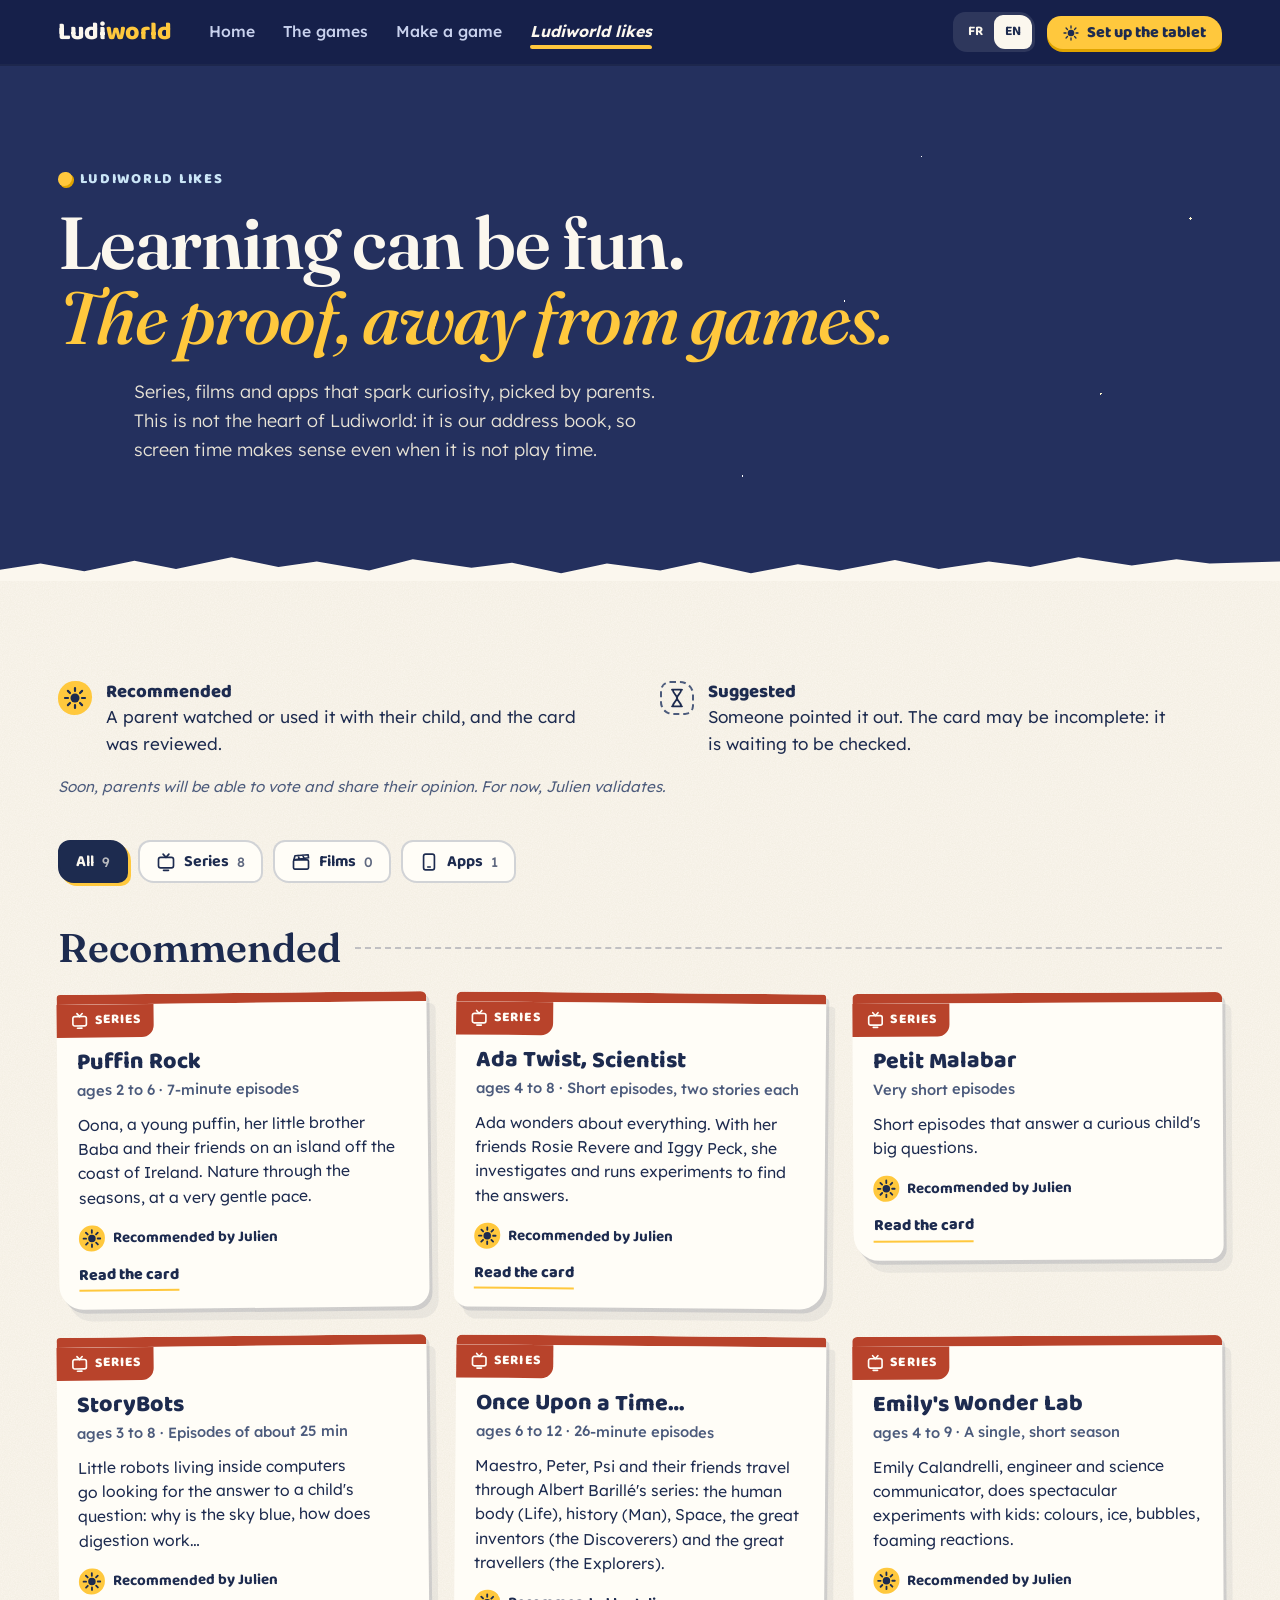
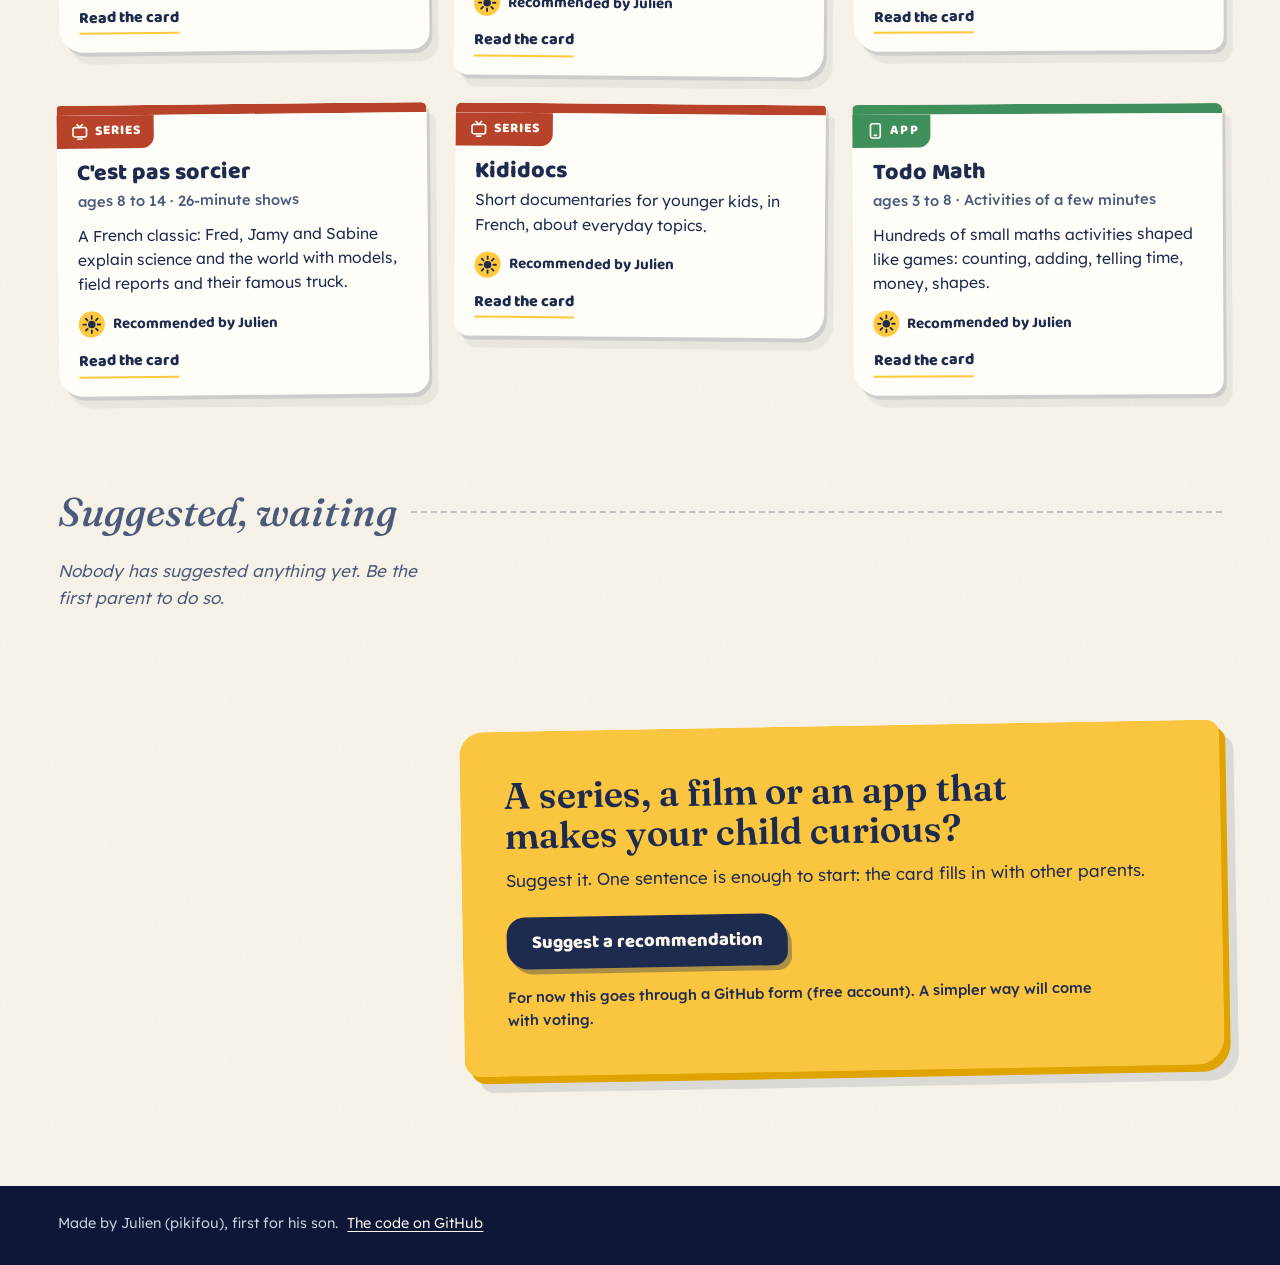
==== docs/aime-bien/index.html @ d77942cc "Site autour de l'appli : barre commune, Les jeux, Créer un jeu, Ludiworld aime bien - Barre du site " ====
<!doctype html>
<html lang="fr">
<head>
  <meta charset="utf-8">
  <meta name="viewport" content="width=device-width, initial-scale=1, viewport-fit=cover">
  <title>Ludiworld aime bien</title>
  <meta name="description" content="Des séries, des films et des applis qui rendent les enfants curieux, recommandés par des parents. Pour que le temps d'écran ait du sens.">
  <meta name="theme-color" content="#16204a">
  <link rel="icon" href="../icons/icon-192.png">
  <link rel="apple-touch-icon" href="../icons/icon-180.png">
  <link rel="preload" href="../fonts/fraunces.woff2" as="font" type="font/woff2" crossorigin>
  <link rel="preload" href="../fonts/lexend.woff2" as="font" type="font/woff2" crossorigin>
  <link rel="stylesheet" href="../site/barre.css">
  <link rel="stylesheet" href="../site/site.css">
</head>
<body data-page="aime">
  <a class="skip" href="#contenu" data-t="skip">Aller au contenu</a>
  <div id="lw-barre"></div>

  <header class="page-tete tete-aime">
    <p class="kicker" data-t="kick">Ludiworld aime bien</p>
    <h1><span data-t="h1a">Apprendre peut être fun.</span> <em data-t="h1b">La preuve, loin des jeux.</em></h1>
    <p class="lede" data-t="lede">Des séries, des films et des applis qui rendent curieux, choisis par des parents. Ce n'est pas le cœur de Ludiworld&nbsp;: c'est notre carnet d'adresses, pour que le temps d'écran ait du sens même quand ce n'est pas l'heure de jouer.</p>
  </header>

  <main id="contenu" class="page-corps aime">
    <aside class="ab-regle" aria-labelledby="regle-titre">
      <h2 id="regle-titre" class="sr-only" data-t="ruleTitle">Comment une fiche est validée</h2>
      <div class="ab-statut valide">
        <svg viewBox="0 0 24 24" aria-hidden="true"><circle cx="12" cy="12" r="4.5" class="fill"/><path d="M12 2v3M12 19v3M2 12h3M19 12h3M4.9 4.9l2.1 2.1M17 17l2.1 2.1M4.9 19.1L7 17M17 7l2.1-2.1"/></svg>
        <p><b data-t="okT">Recommandé</b> <span data-t="okD">Un parent l'a regardé ou utilisé avec son enfant, et la fiche a été relue.</span></p>
      </div>
      <div class="ab-statut propose">
        <svg viewBox="0 0 24 24" aria-hidden="true"><path d="M6 2h12M6 22h12M7 2c0 5 5 6 5 10s-5 5-5 10M17 2c0 5-5 6-5 10s5 5 5 10"/></svg>
        <p><b data-t="waitT">Proposé</b> <span data-t="waitD">Quelqu'un l'a signalé. La fiche est peut-être incomplète&nbsp;: elle attend d'être vue.</span></p>
      </div>
      <p class="ab-votes" data-t="votes">Bientôt, les parents pourront voter et donner leur avis. Pour l'instant, c'est Julien qui valide.</p>
    </aside>

    <div class="ab-filtres" role="group" aria-label="Filtrer" data-t-aria="filter">
      <button type="button" data-filtre="tout" aria-pressed="true"><span data-t="fAll">Tout</span> <span class="compte"></span></button>
      <button type="button" data-filtre="serie" aria-pressed="false"><svg viewBox="0 0 24 24" aria-hidden="true"><rect x="3" y="6.5" width="18" height="12.5" rx="2.5"/><path d="M8.5 2.5l3.5 4 3.5-4M9 22h6"/></svg><span data-t="fSerie">Séries</span> <span class="compte"></span></button>
      <button type="button" data-filtre="film" aria-pressed="false"><svg viewBox="0 0 24 24" aria-hidden="true"><rect x="3" y="9.5" width="18" height="11" rx="1.5"/><path d="M3.4 9.5l1.4-5 15.8-1.2.4 3.6zM8.5 4.2l1.6 4.6M14.2 3.8l1.6 4.6"/></svg><span data-t="fFilm">Films</span> <span class="compte"></span></button>
      <button type="button" data-filtre="appli" aria-pressed="false"><svg viewBox="0 0 24 24" aria-hidden="true"><rect x="5.5" y="2.5" width="13" height="19" rx="2.5"/><path d="M10.5 18h3"/></svg><span data-t="fAppli">Applis</span> <span class="compte"></span></button>
    </div>

    <section class="ab-groupe" aria-labelledby="ab-v-titre">
      <h2 id="ab-v-titre" data-t="okTitle">Recommandé</h2>
      <div class="ab-grille" id="ab-valides" aria-live="polite">
        <p class="jeux-wait" data-t="loading">Les fiches arrivent…</p>
      </div>
    </section>

    <section class="ab-groupe ab-file" aria-labelledby="ab-p-titre">
      <h2 id="ab-p-titre" data-t="waitTitle">Proposé, en attente</h2>
      <div class="ab-grille" id="ab-proposes" aria-live="polite"></div>
    </section>

    <aside class="relais">
      <h2 data-t="moreTitle">Une série, un film ou une appli rend votre enfant curieux&nbsp;?</h2>
      <p data-t="moreText">Proposez-la. Une phrase suffit pour commencer&nbsp;: la fiche se complète avec les autres parents.</p>
      <a class="btn btn-sun" href="https://github.com/pikifou/ludiworld/issues/new?template=recommander.yml" data-t="moreGo">Proposer une recommandation</a>
      <p class="relais-note" data-t="moreNote">Pour l'instant, cela passe par un formulaire GitHub (compte gratuit). Une version plus simple viendra avec les votes.</p>
    </aside>
  </main>

  <footer class="foot" id="lw-pied"></footer>

  <script src="../site/barre.js" defer></script>
  <script src="../site/site.js" defer></script>
  <script src="en.js" defer></script>
</body>
</html>
---- docs/site/barre.css ----
/* Ludiworld : la barre du site (pages du site et carnet parent). Les polices sont chargées par la page. */
.lw-barre {
  --lw-nuit: #16204a;
  --lw-papier: #fbf7ee;
  --lw-soleil: #ffc83d;
  --lw-soleil-fonce: #e0a400;
  --lw-encre: #1d2b4f;
  --lw-doux: #c9d2ee;
  position: relative; z-index: 20;
  display: flex; align-items: center; gap: 10px 26px;
  min-height: 64px; padding: 8px clamp(16px, 4.5vw, 64px);
  padding-top: max(8px, env(safe-area-inset-top));
  background: var(--lw-nuit); color: var(--lw-papier);
  font-family: "Lexend", "Segoe UI", sans-serif;
  box-shadow: 0 2px 0 rgba(0, 0, 0, .18);
}
.lw-marque {
  flex: none; font-family: "Baloo 2", "Trebuchet MS", sans-serif; font-weight: 800; font-size: 1.55rem; line-height: 1;
  color: var(--lw-papier); text-decoration: none; letter-spacing: -.01em;
}
.lw-marque span { color: var(--lw-soleil); }

.lw-onglets { display: flex; gap: 4px; min-width: 0; }
.lw-onglet {
  position: relative; display: inline-flex; align-items: center; gap: 6px;
  padding: 10px 12px; white-space: nowrap;
  font-weight: 500; font-size: .98rem; line-height: 1.1; text-decoration: none; color: var(--lw-doux);
  border-radius: 12px 16px 10px 14px;
}
.lw-onglet:hover { color: var(--lw-papier); background: rgba(255, 255, 255, .07); }
/* L'onglet de la page : un rayon de soleil dessous, en plus de la couleur (pas seulement la couleur). */
.lw-onglet[aria-current="page"] { color: var(--lw-papier); font-weight: 700; }
.lw-onglet[aria-current="page"]::after {
  content: ""; position: absolute; left: 12px; right: 12px; bottom: 2px; height: 4px;
  background: var(--lw-soleil); border-radius: 3px 5px 2px 4px;
}
.lw-moi { color: var(--lw-soleil); font-weight: 700; }
.lw-aime { font-style: italic; } /* annexe : ça se voit jusque dans la barre */
.lw-ico { width: 16px; height: 16px; flex: none; }

.lw-cote { margin-left: auto; display: flex; align-items: center; gap: 12px; flex: none; }
.lw-langs { display: flex; background: rgba(255, 255, 255, .1); padding: 3px; border-radius: 12px 16px 10px 14px; }
.lw-langs button {
  font: 700 .85rem/1 "Baloo 2", "Trebuchet MS", sans-serif; color: var(--lw-papier); background: none; border: 0;
  min-width: 38px; min-height: 34px; border-radius: 9px 12px 8px 11px; cursor: pointer;
}
.lw-langs button[aria-pressed="true"] { background: var(--lw-papier); color: var(--lw-encre); }
.lw-action {
  display: inline-flex; align-items: center; gap: 8px; padding: 9px 16px 8px; white-space: nowrap;
  font-family: "Baloo 2", "Trebuchet MS", sans-serif; font-weight: 800; font-size: 1rem; line-height: 1;
  color: var(--lw-encre); background: var(--lw-soleil); text-decoration: none;
  border-radius: 14px 18px 12px 16px; box-shadow: 0 3px 0 var(--lw-soleil-fonce);
}
.lw-action:hover { transform: translateY(-1px); }
.lw-barre a:focus-visible, .lw-barre button:focus-visible { outline: 3px solid var(--lw-soleil); outline-offset: 2px; }

/* Téléphone et tablette en portrait : la marque et les boutons en haut, les onglets dessous, qu'on fait défiler. */
@media (max-width: 1080px) {
  .lw-barre { flex-wrap: wrap; padding-bottom: 0; }
  .lw-onglets {
    order: 3; width: calc(100% + 2 * clamp(16px, 4.5vw, 64px)); margin: 0 calc(-1 * clamp(16px, 4.5vw, 64px));
    padding: 0 clamp(10px, 4.5vw, 58px) 4px; overflow-x: auto; scrollbar-width: none;
  }
  .lw-onglets::-webkit-scrollbar { display: none; }
}
@media (max-width: 480px) {
  .lw-barre { column-gap: 8px; }
  .lw-cote { gap: 8px; }
  .lw-langs button { min-width: 32px; }
  .lw-action { padding: 8px 11px 7px; font-size: .9rem; }
  .lw-action .lw-ico { display: none; }
  .lw-marque { font-size: 1.35rem; }
}
---- docs/site/site.css ----
/* Ludiworld, le site (accueil, jeux, créer un jeu, Ludiworld aime bien). Vanilla CSS, polices auto-hébergées, aucune requête externe. */

@font-face { font-family: "Baloo 2"; src: url("../fonts/baloo2-500.woff2") format("woff2"); font-weight: 500; font-display: swap; }
@font-face { font-family: "Baloo 2"; src: url("../fonts/baloo2-700.woff2") format("woff2"); font-weight: 700; font-display: swap; }
@font-face { font-family: "Baloo 2"; src: url("../fonts/baloo2-800.woff2") format("woff2"); font-weight: 800; font-display: swap; }
@font-face { font-family: "Fraunces"; src: url("../fonts/fraunces.woff2") format("woff2"); font-weight: 500 700; font-style: normal; font-display: swap; }
@font-face { font-family: "Fraunces"; src: url("../fonts/fraunces-italic.woff2") format("woff2"); font-weight: 500 700; font-style: italic; font-display: swap; }
@font-face { font-family: "Lexend"; src: url("../fonts/lexend.woff2") format("woff2"); font-weight: 300 700; font-display: swap; }

:root {
  --ciel: #cbe6f7;
  --ciel-fonce: #8fc3e6;
  --encre: #1d2b4f;
  --encre-douce: #4c5b7c;
  --soleil: #ffc83d;
  --soleil-fonce: #e0a400;
  --papier: #fbf7ee;
  --papier-2: #f3ecdc;
  --corail: #f26b4f;
  --feuille: #3f8f5a;
  --bois: #c98b4f;
  --nuit: #16204a;

  --color-primary: var(--soleil);
  --color-surface: var(--papier);
  --color-text: var(--encre);
  --nuit-2: #0f1738;
  --carte: #fffdf7;
  --corail-encre: #b8432b; /* corail assez sombre pour du texte sur papier */

  --f-display: "Baloo 2", "Trebuchet MS", sans-serif;
  --f-edito: "Fraunces", Georgia, serif;
  --f-body: "Lexend", "Segoe UI", sans-serif;

  --gutter: clamp(16px, 4.5vw, 64px);
  --r-paper: 18px 26px 14px 22px;
  --r-paper-2: 24px 14px 28px 16px;
  --r-paper-3: 12px 22px 18px 30px;
  --shadow-paper: 3px 4px 0 rgba(29, 43, 79, .13), 9px 12px 0 rgba(29, 43, 79, .06);
  --grain: url("data:image/svg+xml;utf8,<svg xmlns='http://www.w3.org/2000/svg' width='180' height='180'><filter id='n'><feTurbulence type='fractalNoise' baseFrequency='.85' numOctaves='2' stitchTiles='stitch'/><feColorMatrix values='0 0 0 0 .35 0 0 0 0 .27 0 0 0 0 .15 0 0 0 .10 0'/></filter><rect width='100%' height='100%' filter='url(%23n)'/></svg>");
  --edge: url("data:image/svg+xml;utf8,<svg xmlns='http://www.w3.org/2000/svg' viewBox='0 0 1200 40' preserveAspectRatio='none'><path d='M0 40V24l38-9 41 11 47-15 39 12 52-17 44 14 36-8 49 13 41-16 55 12 38-7 46 15 43-14 50 10 37-12 48 16 44-13 39 9 52-15 41 13 47-11 39 8 45-14 50 12 42-9 31 6 66-3V40z'/></svg>");
}

*, *::before, *::after { box-sizing: border-box; }
html { -webkit-text-size-adjust: 100%; scroll-behavior: smooth; }
html, body { overflow-x: clip; }
body {
  margin: 0;
  background: var(--papier);
  color: var(--encre);
  font-family: var(--f-body);
  font-weight: 350;
  font-size: 1.0625rem;
  line-height: 1.6;
}
img { max-width: 100%; height: auto; display: block; }
h1, h2, h3 { margin: 0; text-wrap: balance; }
p { margin: 0 0 1em; text-wrap: pretty; }
a { color: inherit; }
:focus-visible { outline: 3px solid var(--soleil-fonce); outline-offset: 3px; }

.skip {
  position: absolute; left: 12px; top: -60px; z-index: 50;
  background: var(--soleil); color: var(--encre); padding: 8px 14px; border-radius: var(--r-paper);
  font-family: var(--f-display); font-weight: 700; text-decoration: none;
}
.skip:focus { top: 12px; }

/* ---------- Boutons ---------- */
.btn {
  display: inline-flex; align-items: center; justify-content: center; gap: .5em;
  min-height: 52px; padding: .55em 1.35em .5em;
  font-family: var(--f-display); font-weight: 800; font-size: 1.15rem; line-height: 1.1;
  text-decoration: none; border-radius: var(--r-paper);
  transition: transform .15s ease, box-shadow .15s ease;
}
.btn:hover { transform: translate(-1px, -2px); }
.btn:active { transform: translate(2px, 2px); }
.btn-sun { background: var(--soleil); color: var(--encre); box-shadow: 4px 5px 0 var(--soleil-fonce), 9px 11px 0 rgba(0, 0, 0, .22); }
.btn-ink { background: var(--encre); color: var(--papier); box-shadow: 4px 5px 0 rgba(29, 43, 79, .35); border-radius: var(--r-paper-2); }
.btn-paper { background: var(--carte); color: var(--encre); box-shadow: 4px 5px 0 rgba(29, 43, 79, .25); border-radius: var(--r-paper-3); }

.kicker {
  display: inline-flex; align-items: center; gap: .55em;
  font-family: var(--f-display); font-weight: 800; font-size: .9rem;
  letter-spacing: .12em; text-transform: uppercase; color: var(--encre-douce);
  margin-bottom: .9rem;
}
.kicker::before {
  content: ""; width: 14px; height: 14px; background: var(--soleil);
  border-radius: 50% 40% 55% 45%; box-shadow: 2px 2px 0 var(--soleil-fonce);
}

/* ---------- 1. Ouverture ---------- */
.hero { position: relative; background: var(--nuit); color: var(--papier); isolation: isolate; }
.hero-pic { position: relative; height: 58svh; min-height: 330px; max-height: 560px; overflow: hidden; }
.hero-img {
  width: 100%; height: 100%; object-fit: cover; object-position: 74% 45%;
  animation: hero-in 1.8s cubic-bezier(.2, .7, .2, 1) both;
}
.hero-pic::after {
  content: ""; position: absolute; inset: auto 0 0 0; height: 45%;
  background: linear-gradient(180deg, rgba(22, 32, 74, 0), var(--nuit));
}
.hero-copy { position: relative; z-index: 2; padding: 0 var(--gutter) 56px; margin-top: -86px; }

.arc { --r: 78px; position: relative; width: calc(var(--r) * 2 + 40px); height: calc(var(--r) + 40px); overflow: hidden; margin-left: -14px; }
.arc-path {
  position: absolute; left: 20px; bottom: 0; width: calc(var(--r) * 2); height: var(--r);
  border: 2px dashed rgba(255, 200, 61, .55); border-bottom: 0; border-radius: var(--r) var(--r) 0 0;
}
.horizon { position: absolute; left: 0; right: 0; bottom: 0; height: 3px; background: var(--papier); opacity: .7; border-radius: 2px; }
.pivot {
  position: absolute; left: calc(20px + var(--r)); bottom: 0; width: 0; height: 0;
  transform: rotate(58deg);
  animation: sun-arc 2.6s cubic-bezier(.25, .7, .25, 1) .25s both;
}
.sun {
  position: absolute; width: 56px; height: 56px; max-width: none;
  left: calc(-1 * var(--r) - 28px); top: -28px;
  transform: rotate(-58deg);
  animation: sun-counter 2.6s cubic-bezier(.25, .7, .25, 1) .25s both;
  filter: drop-shadow(0 0 14px rgba(255, 200, 61, .65));
}

.hero-title {
  font-family: var(--f-edito); font-weight: 650; font-size: clamp(2.6rem, 11vw, 5.4rem);
  line-height: 1; letter-spacing: -.02em; margin-top: 14px;
}
.hero-title span { display: block; animation: rise .9s cubic-bezier(.2, .7, .2, 1) both; }
.hero-title .l1 { animation-delay: .9s; }
.hero-title .l2 { animation-delay: 1.15s; font-style: italic; color: var(--soleil); font-weight: 600; }
.lede { font-size: 1.12rem; font-weight: 300; max-width: 30em; margin-top: 18px; color: #e8e3d6; animation: rise .9s cubic-bezier(.2, .7, .2, 1) 1.5s both; }
.ctas { display: flex; flex-wrap: wrap; align-items: center; gap: 14px 26px; margin-top: 26px; animation: rise .9s cubic-bezier(.2, .7, .2, 1) 1.7s both; }
.btn-ghost {
  font-family: var(--f-display); font-weight: 700; font-size: 1.08rem; color: var(--papier);
  text-decoration: none; border-bottom: 2px dashed rgba(251, 247, 238, .6); padding: 4px 0;
}
.btn-ghost:hover { border-bottom-style: solid; }

@keyframes hero-in { from { opacity: 0; transform: scale(1.06); filter: brightness(.5); } to { opacity: 1; transform: none; filter: none; } }
@keyframes sun-arc { from { transform: rotate(-4deg); } to { transform: rotate(58deg); } }
@keyframes sun-counter { from { transform: rotate(4deg); opacity: 0; } 15% { opacity: 1; } to { transform: rotate(-58deg); opacity: 1; } }
@keyframes rise { from { opacity: 0; transform: translateY(26px); } to { opacity: 1; transform: none; } }

@media (min-width: 760px) {
  .hero { min-height: min(calc(100svh - 64px), 860px); display: flex; align-items: center; }
  .hero-pic { position: absolute; inset: 0; height: auto; max-height: none; }
  .hero-img { object-position: 68% 50%; }
  .hero-pic::after {
    inset: 0; height: auto;
    background:
      linear-gradient(90deg, rgba(22, 32, 74, .94) 0%, rgba(22, 32, 74, .82) 30%, rgba(22, 32, 74, .25) 52%, rgba(22, 32, 74, 0) 62%),
      linear-gradient(0deg, rgba(22, 32, 74, .6), rgba(22, 32, 74, 0) 25%);
  }
  .hero-copy { margin: 0; padding: 64px var(--gutter) 90px; width: min(46%, 640px); }
  .arc { --r: 110px; }
  .sun { width: 72px; height: 72px; left: calc(-1 * var(--r) - 36px); top: -36px; }
  .hero-title { font-size: clamp(3rem, 5.6vw, 5.4rem); }
}
@media (min-width: 760px) and (max-width: 1039px) {
  .hero-copy { width: 58%; }
  .hero-pic::after {
    background: linear-gradient(90deg, rgba(22, 32, 74, .95) 0%, rgba(22, 32, 74, .85) 45%, rgba(22, 32, 74, .2) 70%, rgba(22, 32, 74, 0) 80%);
  }
}

/* ---------- Sections et bords déchirés ---------- */
.sec { position: relative; padding: clamp(72px, 10vw, 150px) var(--gutter); background-color: var(--bg, var(--papier)); }
.sec::before {
  content: ""; position: absolute; left: 0; right: 0; top: -26px; height: 28px;
  background: var(--edge-color, var(--bg, var(--papier)));
  -webkit-mask: var(--edge) center / 100% 100% no-repeat; mask: var(--edge) center / 100% 100% no-repeat;
  z-index: 1; pointer-events: none;
}
.sec h2 {
  font-family: var(--f-edito); font-weight: 650; font-size: clamp(2rem, 4.6vw, 3.4rem);
  line-height: 1.06; letter-spacing: -.015em;
}

/* ---------- 2. Le problème ---------- */
.probleme { --bg: var(--papier); background-image: var(--grain); }
.pb-grid { display: grid; gap: 34px; max-width: 1240px; margin: 0 auto; }
.pb-head h2 { max-width: 17em; }
.hooks {
  background: var(--carte); background-image: var(--grain);
  border-radius: var(--r-paper-2); box-shadow: var(--shadow-paper);
  padding: 26px 24px 18px; transform: rotate(1.2deg); max-width: 520px;
  position: relative;
}
.hooks::before { /* bout de scotch */
  content: ""; position: absolute; top: -12px; left: 38%; width: 92px; height: 24px;
  background: rgba(255, 200, 61, .7); transform: rotate(-4deg); border-radius: 3px 5px 2px 4px;
}
.hooks-title { font-family: var(--f-display); font-weight: 800; font-size: 1.05rem; color: var(--corail-encre); margin-bottom: .6em; }
.hooks ul { list-style: none; margin: 0; padding: 0; }
.hooks li { display: flex; gap: 12px; align-items: flex-start; padding: 10px 0; border-top: 1px dashed rgba(29, 43, 79, .2); }
.hooks li span { text-decoration: line-through; text-decoration-color: rgba(242, 107, 79, .85); text-decoration-thickness: 2px; }
.ic { flex: none; width: 24px; height: 24px; margin-top: 2px; fill: none; stroke: var(--corail-encre); stroke-width: 2.2; stroke-linecap: round; stroke-linejoin: round; }
.pb-end { font-family: var(--f-edito); font-style: italic; font-weight: 600; font-size: clamp(1.5rem, 3vw, 2.1rem); line-height: 1.2; color: var(--corail-encre); max-width: 14em; margin: 0; }
.pb-turn {
  font-family: var(--f-edito); font-weight: 600; font-size: clamp(1.5rem, 3.4vw, 2.5rem); line-height: 1.18;
  margin: 10px 0 0; max-width: 22em; padding-left: 22px; border-left: 6px solid var(--soleil);
}
@media (min-width: 900px) {
  .pb-grid { grid-template-columns: repeat(12, 1fr); column-gap: 24px; row-gap: 40px; }
  .pb-head { grid-column: 1 / 9; }
  .hooks { grid-column: 8 / 13; grid-row: 2; justify-self: end; margin-top: -60px; }
  .pb-end { grid-column: 1 / 7; grid-row: 2; align-self: end; }
  .pb-turn { grid-column: 2 / 11; }
}

/* ---------- 3. Une journée ---------- */
.journee {
  --bg: var(--ciel);
  background: linear-gradient(180deg, var(--ciel) 0%, #dcecf2 22%, #fff0c4 52%, #fcd6a6 76%, #f4b292 100%);
  overflow-x: clip;
}
.cloud { position: absolute; pointer-events: none; opacity: .95; }
.c1 { width: clamp(150px, 22vw, 300px); top: 60px; right: -40px; }
.c2 { width: clamp(110px, 14vw, 200px); top: 40%; left: -50px; }
.j-head { position: relative; max-width: 1240px; margin: 0 auto 110px; }
.j-head h2 { max-width: 12em; }
.j-head p:last-child { max-width: 30em; margin-top: 16px; font-size: 1.1rem; }

.steps-wrap { position: relative; max-width: 1240px; margin: 0 auto; }
.j-arc { display: none; }
.steps { list-style: none; margin: 0; padding: 0 0 0 30px; display: grid; gap: 70px; position: relative; }
.steps::before { /* le chemin du soleil, version téléphone */
  content: ""; position: absolute; left: 8px; top: 10px; bottom: 10px; border-left: 3px dashed rgba(29, 43, 79, .35);
}
.step {
  position: relative; background: var(--carte); background-image: var(--grain);
  padding: 26px 22px 20px; box-shadow: var(--shadow-paper);
}
.s1 { border-radius: var(--r-paper); transform: rotate(-.8deg); }
.s2 { border-radius: var(--r-paper-2); transform: rotate(.6deg); }
.s3 { border-radius: var(--r-paper-3); transform: rotate(-.4deg); }
.badge {
  display: inline-flex; align-items: center; gap: 8px; margin: -46px 0 14px -6px;
  background: var(--encre); color: var(--papier); padding: 6px 14px 6px 8px;
  font-family: var(--f-display); font-weight: 800; font-size: 1rem; letter-spacing: .02em;
  border-radius: 14px 20px 12px 18px; box-shadow: 3px 3px 0 rgba(29, 43, 79, .25);
}
.badge svg { width: 48px; height: 30px; }
.badge .sb { fill: var(--soleil); }
.badge .sb.late { fill: var(--corail); }
.badge .ray { stroke: var(--soleil); stroke-width: 2.4; stroke-linecap: round; fill: none; }
.badge .hz { stroke: var(--papier); stroke-width: 2.4; stroke-linecap: round; }
.mascot { position: absolute; right: 8px; top: -78px; width: 84px; filter: drop-shadow(3px 4px 0 rgba(29, 43, 79, .15)); }
.step h3 { font-family: var(--f-display); font-weight: 800; font-size: 1.55rem; line-height: 1.1; margin: 0 0 10px; padding-right: 70px; }
.step p { margin-bottom: .8em; }
.step p:last-child { margin-bottom: 0; }
.chips { list-style: none; margin: 0 0 14px; padding: 0; display: flex; flex-wrap: wrap; gap: 8px; }
.chips li {
  font-family: var(--f-display); font-weight: 700; font-size: .95rem; line-height: 1.2;
  background: var(--ciel); padding: 6px 12px 5px; border-radius: 10px 14px 9px 13px;
  box-shadow: 2px 2px 0 var(--ciel-fonce);
}
.chips li::before { content: "✓ "; color: var(--encre); }
.ends { margin: 0 0 14px; display: grid; gap: 10px; }
.ends > div { padding: 10px 12px; border-radius: 12px 18px 10px 16px; }
.end-soft { background: #fff2cc; }
.end-hard { background: #fde1d9; }
.ends dt { display: flex; align-items: center; gap: 8px; font-family: var(--f-display); font-weight: 800; font-size: 1.1rem; }
.ends dt svg { width: 24px; height: 24px; fill: none; stroke: var(--encre); stroke-width: 2.6; stroke-linecap: round; }
.ends dd { margin: 2px 0 0; font-size: .98rem; }

.note {
  position: relative; max-width: 560px; margin: 72px 0 0 auto;
  background: var(--encre); color: var(--papier);
  padding: 26px 24px 20px; border-radius: var(--r-paper-3);
  box-shadow: 5px 6px 0 rgba(29, 43, 79, .25); transform: rotate(-1deg);
}
.note::before { /* punaise */
  content: ""; position: absolute; top: -10px; left: 26px; width: 22px; height: 22px; border-radius: 50%;
  background: var(--corail); box-shadow: inset -3px -3px 0 rgba(0, 0, 0, .2), 2px 3px 0 rgba(0, 0, 0, .2);
}
.note-title { font-family: var(--f-display); font-weight: 800; font-size: 1.15rem; color: var(--soleil); margin-bottom: .4em; }
.note p:last-child { margin: 0; }

@media (min-width: 1040px) {
  .j-arc {
    display: block; position: absolute; left: 0; top: 30px; width: 100%; height: 360px;
    fill: none; stroke: rgba(29, 43, 79, .3); stroke-width: 3; stroke-dasharray: 2 12; stroke-linecap: round;
    vector-effect: non-scaling-stroke; overflow: visible;
  }
  .steps { grid-template-columns: repeat(3, 1fr); gap: 40px; padding: 0; align-items: start; }
  .steps::before { display: none; }
  .s1 { margin-top: 220px; }
  .s2 { margin-top: 40px; }
  .s3 { margin-top: 260px; }
  .mascot { width: 104px; top: -98px; }
  .step { padding: 30px 26px 24px; }
  .note { margin-top: -120px; margin-right: 0; max-width: 440px; }
  .j-head { margin-bottom: 0; }
}
@media (min-width: 1040px) and (max-width: 1240px) {
  .note { margin-top: 64px; }
}

/* ---------- 4. Les jeux ---------- */
.jeux { --bg: var(--papier-2); background-image: var(--grain); }
.jeux-grid { display: grid; gap: 36px; max-width: 1240px; margin: 0 auto; }
.jeux-head p { max-width: 26em; margin-top: 16px; }
.legend { list-style: none; margin: 22px 0 0; padding: 0; display: grid; gap: 8px; }
.goal { display: flex; align-items: center; gap: 8px; font-family: var(--f-display); font-weight: 700; font-size: 1rem; line-height: 1.2; }
.goal svg { flex: none; width: 22px; height: 22px; fill: none; stroke: currentColor; stroke-width: 2.2; stroke-linejoin: round; }
.goal svg .fill { fill: currentColor; stroke: none; }
.goal-core { color: var(--feuille); }
.goal-core svg { stroke: var(--feuille); }
.goal-side { color: #8a5a22; }
.goal-none { color: var(--encre-douce); }
.legend .goal { color: var(--encre); }

.jeux-list { display: grid; gap: 28px; }
.jeux-wait { font-style: italic; color: var(--encre-douce); }
.jeu {
  position: relative; background: var(--carte); padding: 20px 20px 18px;
  box-shadow: var(--shadow-paper); border-top: 10px solid var(--jc, var(--encre));
}
.jeu:nth-child(4n+1) { border-radius: 6px 10px 18px 26px; transform: rotate(-.7deg); }
.jeu:nth-child(4n+2) { border-radius: 10px 6px 26px 16px; transform: rotate(.5deg); }
.jeu:nth-child(4n+3) { border-radius: 8px 12px 14px 28px; transform: rotate(.8deg); }
.jeu:nth-child(4n+4) { border-radius: 12px 6px 24px 18px; transform: rotate(-.4deg); }
.jeu-top { display: flex; gap: 14px; align-items: center; margin-bottom: 12px; }
.jeu-ico {
  flex: none; width: 64px; height: 64px; background: var(--jc, var(--encre));
  border-radius: 16px 20px 13px 18px; overflow: hidden; display: grid; place-items: center;
  font: 800 1.8rem/1 var(--f-display); color: var(--papier);
  box-shadow: 2px 3px 0 rgba(29, 43, 79, .2);
}
.jeu-ico img { width: 100%; height: 100%; object-fit: cover; }
.jeu h3 { font-family: var(--f-display); font-weight: 800; font-size: 1.4rem; line-height: 1.1; }
.jeu .goal { margin-top: 4px; font-size: .95rem; }
.jeu-pitch { font-size: .98rem; margin-bottom: 14px; }
.facts { display: grid; grid-template-columns: repeat(3, auto); justify-content: start; gap: 4px 18px; margin: 0 0 14px; }
.facts div { min-width: 0; }
.facts dt { font-family: var(--f-display); font-weight: 700; font-size: .8rem; letter-spacing: .08em; text-transform: uppercase; color: var(--encre-douce); }
.facts dd { margin: 0; font-weight: 500; font-size: .98rem; }
.tags { list-style: none; margin: 0; padding: 0; display: flex; flex-wrap: wrap; gap: 6px; }
.tags li {
  font-family: var(--f-display); font-weight: 700; font-size: .9rem; line-height: 1.2;
  padding: 4px 10px 3px; background: var(--papier-2); border-radius: 8px 12px 7px 11px;
  border: 1.5px solid rgba(29, 43, 79, .18);
}
.jeux-more { max-width: 1240px; margin: 48px auto 0; text-align: right; }

@media (min-width: 700px) {
  .jeux-list { grid-template-columns: repeat(2, 1fr); gap: 32px 28px; }
  .jeu:nth-child(2n) { margin-top: 36px; }
}
@media (min-width: 1040px) {
  .jeux-grid { grid-template-columns: 4fr 8fr; gap: 56px; align-items: start; }
  .jeux-head { position: sticky; top: 40px; }
}

/* ---------- 5. La charte ---------- */
.charte { --bg: var(--encre); color: var(--papier); }
.charte .kicker { color: var(--ciel); }
.ch-grid { display: grid; gap: 36px; max-width: 1240px; margin: 0 auto; }
.ch-head h2 { max-width: 11em; }
.ch-head p { margin-top: 16px; max-width: 24em; color: #dfe4ef; }
.promises { list-style: none; margin: 0; padding: 0; display: grid; gap: 4px 30px; }
.promises li {
  display: flex; gap: 14px; align-items: center; padding: 12px 0;
  border-bottom: 1px solid rgba(251, 247, 238, .16);
  font-family: var(--f-display); font-weight: 700; font-size: 1.2rem; line-height: 1.2;
}
.promises svg { flex: none; width: 28px; height: 28px; fill: none; stroke: var(--soleil); stroke-width: 2.4; stroke-linecap: round; stroke-linejoin: round; }
.promises .yes { color: var(--soleil); }
.promises .yes svg { stroke: var(--encre); background: var(--soleil); border-radius: 9px 12px 8px 11px; padding: 3px; }
.donnees {
  display: flex; gap: 18px; align-items: flex-start;
  background: var(--soleil); color: var(--encre); padding: 24px 24px 18px;
  border-radius: var(--r-paper); transform: rotate(-.8deg);
  box-shadow: 5px 6px 0 var(--soleil-fonce), 10px 12px 0 rgba(0, 0, 0, .2);
}
.donnees svg { flex: none; width: 46px; height: 46px; fill: none; stroke: var(--encre); stroke-width: 2.6; stroke-linecap: round; stroke-linejoin: round; }
.donnees-title { font-family: var(--f-edito); font-weight: 650; font-size: clamp(1.4rem, 3vw, 2rem); line-height: 1.1; margin-bottom: .4em; }
.donnees p:last-child { margin: 0; }
@media (min-width: 760px) {
  .promises { grid-template-columns: 1fr 1fr; }
  .promises .yes { grid-column: 1 / -1; }
}
@media (min-width: 1040px) {
  .ch-grid { grid-template-columns: 5fr 7fr; column-gap: 64px; row-gap: 56px; }
  .ch-head { grid-row: 1 / 3; }
  .donnees { grid-column: 2; margin-left: -120px; }
}

/* ---------- 6. À regarder aussi ---------- */
.series { --bg: var(--papier); }
.se-grid { display: grid; gap: 30px; max-width: 1240px; margin: 0 auto; }
.se-head p:last-child { margin-top: 14px; max-width: 22em; }
.carnet {
  margin: 0; position: relative; background-color: var(--carte);
  background-image: linear-gradient(90deg, transparent 38px, rgba(242, 107, 79, .55) 38px, rgba(242, 107, 79, .55) 40px, transparent 40px),
    repeating-linear-gradient(180deg, transparent 0 31px, rgba(143, 195, 230, .55) 31px 32px);
  padding: 32px 20px 0 56px; border-radius: 6px 20px 14px 4px; box-shadow: var(--shadow-paper);
  line-height: 32px;
}
.carnet > div { padding: 0 0 32px; }
.carnet dt { font-family: var(--f-display); font-weight: 800; font-size: 1.15rem; line-height: 32px; }
.carnet dd { margin: 0; font-size: 1rem; line-height: 32px; color: var(--encre-douce); }
@media (min-width: 1040px) {
  .se-grid { grid-template-columns: 4fr 7fr; gap: 64px; align-items: start; }
  .carnet { display: grid; grid-template-columns: 1fr 1fr; column-gap: 34px; padding: 32px 36px 0 70px; transform: rotate(.5deg); }
}

/* ---------- 7. Créateurs ---------- */
.makers { --bg: var(--papier); padding-top: 0; }
.makers::before { display: none; }
.ticket {
  position: relative; max-width: 980px; margin: 0 auto;
  background: var(--soleil); background-image: var(--grain);
  padding: clamp(28px, 5vw, 56px); border-radius: var(--r-paper-2);
  box-shadow: 6px 7px 0 var(--soleil-fonce), 14px 16px 0 rgba(29, 43, 79, .12);
  transform: rotate(-.9deg);
}
.ticket h2 { font-size: clamp(1.7rem, 3.8vw, 2.7rem); max-width: 18em; margin-bottom: 18px; }
.ticket > p { max-width: 38em; }
.ticket-small { font-size: .95rem; font-weight: 500; }
.ticket-links { display: flex; flex-wrap: wrap; gap: 16px; margin-top: 22px; }
@media (min-width: 1040px) { .ticket { margin-left: 8%; } }

/* ---------- 8. La nuit ---------- */
.nuit {
  --bg: var(--nuit); color: var(--papier); overflow-x: clip;
  background-image:
    radial-gradient(1.5px 1.5px at 12% 18%, #fff 50%, transparent 52%),
    radial-gradient(1.5px 1.5px at 28% 62%, #fff 50%, transparent 52%),
    radial-gradient(2px 2px at 44% 12%, #fff6d0 50%, transparent 52%),
    radial-gradient(1.5px 1.5px at 63% 34%, #fff 50%, transparent 52%),
    radial-gradient(2px 2px at 78% 72%, #fff6d0 50%, transparent 52%),
    radial-gradient(1.5px 1.5px at 88% 46%, #fff 50%, transparent 52%),
    radial-gradient(1.5px 1.5px at 6% 84%, #fff 50%, transparent 52%),
    radial-gradient(2px 2px at 52% 88%, #fff 50%, transparent 52%),
    radial-gradient(1.5px 1.5px at 35% 30%, #fff 50%, transparent 52%),
    radial-gradient(1.5px 1.5px at 94% 10%, #fff 50%, transparent 52%),
    radial-gradient(2.5px 2.5px at 20% 40%, #fff6d0 50%, transparent 52%),
    radial-gradient(1.5px 1.5px at 40% 76%, #fff 50%, transparent 52%),
    radial-gradient(2px 2px at 58% 6%, #fff 50%, transparent 52%),
    radial-gradient(1.5px 1.5px at 70% 54%, #fff 50%, transparent 52%),
    radial-gradient(2.5px 2.5px at 83% 24%, #fff6d0 50%, transparent 52%),
    radial-gradient(1.5px 1.5px at 16% 6%, #fff 50%, transparent 52%),
    radial-gradient(2px 2px at 3% 50%, #fff 50%, transparent 52%),
    radial-gradient(1.5px 1.5px at 48% 46%, #fff 50%, transparent 52%),
    radial-gradient(2px 2px at 97% 90%, #fff 50%, transparent 52%),
    radial-gradient(1.5px 1.5px at 25% 95%, #fff 50%, transparent 52%);
}
.moon { position: absolute; top: 40px; right: var(--gutter); width: clamp(64px, 9vw, 120px); opacity: .95; }
.n-grid { display: grid; gap: 20px; max-width: 1240px; margin: 0 auto; align-items: center; }
.n-island { max-width: 560px; margin: 0 auto; width: 100%; }
.island { width: 100%; filter: drop-shadow(0 30px 40px rgba(0, 0, 0, .35)); }
.n-copy { position: relative; }
.dodo { width: 120px; margin: 0 0 10px -6px; }
.n-copy h2 { max-width: 12em; margin-bottom: 26px; }
.install { margin-top: 22px; font-size: .95rem; color: #d7dcea; max-width: 30em; }
@media (min-width: 900px) {
  .n-grid { grid-template-columns: 6fr 5fr; gap: 56px; }
  .n-island { grid-column: 2; grid-row: 1; transform: rotate(2deg); }
  .n-copy { grid-column: 1; grid-row: 1; padding-left: 4%; }
  .dodo { width: 150px; }
  .moon { right: auto; left: 50%; top: 70px; }
}

/* ---------- Pied ---------- */
.foot { background: var(--nuit-2); color: #c8cfe0; padding: 26px var(--gutter) 30px; font-size: .9rem; }
.foot p { margin: 0; max-width: 1240px; margin-inline: auto; }
.foot a { color: var(--papier); margin-left: .4em; }

/* ---------- Liens et petits outils ---------- */
.btn-ghost.encre { color: var(--encre); border-bottom-color: rgba(29, 43, 79, .5); align-self: center; }
.carnet dt a { text-decoration: none; }
.carnet dt a:hover { text-decoration: underline; text-decoration-color: var(--soleil-fonce); text-decoration-thickness: 3px; }
.carnet-type { font-family: var(--f-body); font-weight: 400; font-size: .9rem; color: var(--encre-douce); }
.sr-only { position: absolute; width: 1px; height: 1px; overflow: hidden; clip: rect(0 0 0 0); white-space: nowrap; }
.lien-encre { font-family: var(--f-display); font-weight: 700; color: var(--encre); text-decoration-thickness: 2px; text-underline-offset: 4px; }
.lien-clair { font-family: var(--f-display); font-weight: 700; color: var(--soleil); text-underline-offset: 4px; }
.foot a { text-underline-offset: 3px; }

/* =====================================================================
   Pages intérieures : une tête de nuit, puis le papier
   ===================================================================== */
.page-tete {
  position: relative; background-color: var(--nuit); color: var(--papier); overflow: hidden;
  padding: clamp(48px, 8vw, 110px) var(--gutter) clamp(70px, 9vw, 120px);
  background-image:
    radial-gradient(1.5px 1.5px at 72% 18%, #fff 50%, transparent 52%),
    radial-gradient(2px 2px at 86% 64%, #fff6d0 50%, transparent 52%),
    radial-gradient(1.5px 1.5px at 58% 80%, #fff 50%, transparent 52%),
    radial-gradient(2.5px 2.5px at 93% 30%, #fff6d0 50%, transparent 52%),
    radial-gradient(1.5px 1.5px at 66% 46%, #fff 50%, transparent 52%);
}
.page-tete > * { position: relative; max-width: 1240px; margin-left: max(0px, calc((100% - 1240px) / 2)); }
.page-tete .kicker { color: var(--ciel); }
.page-tete h1 {
  font-family: var(--f-edito); font-weight: 650; font-size: clamp(2.3rem, 6.4vw, 4.6rem);
  line-height: 1.02; letter-spacing: -.02em; max-width: 14em;
  animation: rise .9s cubic-bezier(.2, .7, .2, 1) .1s both;
}
.page-tete h1 em { display: block; font-style: italic; color: var(--soleil); font-weight: 600; }
.page-tete .lede {
  font-size: 1.12rem; font-weight: 300; color: #e8e3d6; max-width: 34em; margin-top: 22px; margin-bottom: 0;
  padding-left: clamp(0px, 6vw, 90px); animation: rise .9s cubic-bezier(.2, .7, .2, 1) .35s both;
}
.legend-clair { list-style: none; padding: 0; margin-top: 30px; display: flex; flex-wrap: wrap; gap: 10px 26px; }
.legend-clair .goal { color: var(--papier); }
.legend-clair .goal svg { stroke: var(--papier); }

.page-corps {
  position: relative; background: var(--papier); background-image: var(--grain);
  padding: clamp(56px, 8vw, 110px) var(--gutter) clamp(72px, 9vw, 130px);
}
.page-corps::before {
  content: ""; position: absolute; left: 0; right: 0; top: -26px; height: 28px; background: var(--papier);
  -webkit-mask: var(--edge) center / 100% 100% no-repeat; mask: var(--edge) center / 100% 100% no-repeat;
}
.page-corps > * { max-width: 1240px; margin-inline: auto; }

/* Le relais en bas de page : vers la rubrique d'à côté */
.page-corps > .relais {
  margin-top: clamp(64px, 9vw, 120px); max-width: 760px; margin-right: max(0px, calc((100% - 1240px) / 2)); margin-left: auto;
  background: var(--soleil); background-image: var(--grain); padding: clamp(26px, 4vw, 44px);
  border-radius: var(--r-paper-2); transform: rotate(-1deg);
  box-shadow: 6px 7px 0 var(--soleil-fonce), 14px 16px 0 rgba(29, 43, 79, .12);
}
.relais h2 { font-family: var(--f-edito); font-weight: 650; font-size: clamp(1.6rem, 3.4vw, 2.3rem); line-height: 1.08; margin-bottom: 12px; }
.relais .btn { margin-top: 6px; }
.relais .btn-sun { background: var(--encre); color: var(--papier); box-shadow: 4px 5px 0 rgba(29, 43, 79, .35); }
.relais-note { margin: 16px 0 0; font-size: .92rem; font-weight: 500; }

/* ---------- Les jeux : les fiches complètes ---------- */
.fiches { display: grid; gap: clamp(40px, 6vw, 72px); }
.fiche {
  position: relative; background: var(--carte); padding: clamp(22px, 3.5vw, 40px);
  box-shadow: var(--shadow-paper); border-left: 12px solid var(--jc, var(--encre));
  scroll-margin-top: 24px;
}
.fiche:nth-child(odd) { border-radius: 6px 22px 14px 26px; margin-right: clamp(0px, 6vw, 90px); }
.fiche:nth-child(even) { border-radius: 8px 14px 26px 18px; margin-left: clamp(0px, 6vw, 90px); }
.fiche-tete { display: flex; gap: 18px; align-items: center; margin-bottom: 16px; }
.fiche-tete .jeu-ico { width: 92px; height: 92px; border-radius: 22px 28px 18px 24px; }
.fiche-tete h2 { font-family: var(--f-display); font-weight: 800; font-size: clamp(1.7rem, 3.4vw, 2.4rem); line-height: 1.05; }
.fiche-auteur { margin: 2px 0 4px; color: var(--encre-douce); font-size: .95rem; }
.fiche-pitch { font-family: var(--f-edito); font-weight: 500; font-size: clamp(1.15rem, 2vw, 1.4rem); line-height: 1.35; max-width: 40em; }
.fiche .facts { grid-template-columns: repeat(auto-fill, minmax(130px, 1fr)); gap: 10px 22px; padding: 14px 0; border-block: 1px dashed rgba(29, 43, 79, .22); margin-bottom: 22px; }
.fiche-corps { display: grid; gap: 22px 36px; }
.fiche-corps h3 { font-family: var(--f-display); font-weight: 800; font-size: 1.15rem; margin-bottom: 8px; }
.fiche-corps .tags { margin-bottom: 10px; }
.fiche-corps p { font-size: .98rem; }
.fiche-promesses ul { list-style: none; margin: 0 0 10px; padding: 0; display: grid; gap: 4px; }
.fiche-promesses li { display: flex; gap: 8px; align-items: flex-start; font-size: .95rem; }
.fiche-promesses svg { flex: none; width: 20px; height: 20px; margin-top: 2px; fill: none; stroke: var(--feuille); stroke-width: 3; stroke-linecap: round; stroke-linejoin: round; }
.fiche-tiers { font-size: .9rem; color: var(--encre-douce); }
.fiche-pied { margin-top: 24px; padding-top: 18px; border-top: 1px dashed rgba(29, 43, 79, .22); }
.fiche-brouillon { display: inline-block; background: #fff2cc; padding: 4px 12px; border-radius: 8px 12px 7px 11px; font-size: .92rem; font-weight: 500; }
.fiche-liens { display: flex; flex-wrap: wrap; align-items: center; gap: 14px 24px; margin: 4px 0 8px; }
.fiche-liens .btn { min-height: 46px; font-size: 1.02rem; }
.fiche-note { font-size: .88rem; color: var(--encre-douce); margin: 0; }
@media (min-width: 960px) {
  .fiche-corps { grid-template-columns: 5fr 4fr 4fr; }
}

/* ---------- Créer un jeu ---------- */
.page-tete > .tete-mascotte {
  position: absolute; left: auto; right: max(var(--gutter), calc((100% - 1240px) / 2)); bottom: -20px; width: clamp(90px, 14vw, 190px); margin: 0;
  filter: drop-shadow(4px 6px 0 rgba(0, 0, 0, .25)); animation: rise 1s cubic-bezier(.2, .7, .2, 1) .5s both;
}
.besoins { list-style: none; padding: 0; margin-top: 34px; display: flex; flex-wrap: wrap; gap: 12px; padding-right: clamp(80px, 14vw, 200px); }
.besoins li {
  background: rgba(251, 247, 238, .08); border: 1.5px solid rgba(251, 247, 238, .25);
  padding: 10px 16px 9px; border-radius: 14px 20px 12px 18px; line-height: 1.25;
}
.besoins b { display: block; font-family: var(--f-display); font-weight: 800; font-size: 1.15rem; color: var(--soleil); }
.besoins span { font-size: .92rem; color: #d7dcea; }

.chemin { list-style: none; padding: 0; display: grid; gap: clamp(38px, 5vw, 58px); position: relative; }
.chemin::before { /* le chemin du soleil, en pointillé */
  content: ""; position: absolute; left: 31px; top: 30px; bottom: 30px; border-left: 3px dashed rgba(29, 43, 79, .3);
}
.etape { position: relative; display: grid; grid-template-columns: 64px minmax(0, 1fr); gap: 18px; align-items: start; }
.etape-num {
  position: relative; z-index: 1; width: 64px; height: 64px; margin: 0; display: grid; place-items: center;
  background: var(--soleil); color: var(--encre); font-family: var(--f-edito); font-weight: 700; font-size: 2rem; line-height: 1;
  border-radius: 50% 46% 52% 48%; box-shadow: 3px 4px 0 var(--soleil-fonce);
}
.etape:last-child .etape-num { background: var(--encre); color: var(--soleil); box-shadow: 3px 4px 0 rgba(29, 43, 79, .3); }
.etape-corps { background: var(--carte); padding: 22px 22px 18px; box-shadow: var(--shadow-paper); border-radius: var(--r-paper); max-width: 760px; min-width: 0; }
.etape:nth-child(even) .etape-corps { border-radius: var(--r-paper-2); }
.etape-corps h2 { font-family: var(--f-display); font-weight: 800; font-size: clamp(1.4rem, 2.6vw, 1.8rem); line-height: 1.1; margin-bottom: 10px; }
.etape-corps p:last-child { margin-bottom: 0; }
.etape-corps code { font-size: .9em; background: var(--papier-2); padding: 1px 6px; border-radius: 5px; overflow-wrap: anywhere; }
.astuce { border-left: 5px solid var(--soleil); padding: 2px 0 2px 14px; font-weight: 500; }
.honnete { background: #fde1d9; padding: 10px 14px; border-radius: 10px 16px 9px 14px; font-weight: 500; font-size: .96rem; }
.etape-liens { display: flex; flex-wrap: wrap; align-items: center; gap: 14px 24px; margin-top: 18px; }
.consigne {
  position: relative; margin: 6px 0 16px; background: var(--ciel); padding: 18px 18px 16px;
  border-radius: 14px 20px 12px 18px; box-shadow: 3px 3px 0 var(--ciel-fonce);
}
.consigne blockquote { margin: 0 0 12px; font-weight: 400; font-size: 1rem; line-height: 1.55; overflow-wrap: anywhere; }
.copier {
  font: 700 .95rem/1 var(--f-display); background: var(--encre); color: var(--papier); border: 0; cursor: pointer;
  padding: 9px 16px 8px; border-radius: 10px 14px 9px 13px; box-shadow: 2px 3px 0 rgba(29, 43, 79, .3);
}
@media (min-width: 900px) {
  .chemin { max-width: 1040px; }
  .chemin::before { left: 39px; }
  .etape { grid-template-columns: 80px minmax(0, 1fr); gap: 26px; }
  .etape-num { width: 80px; height: 80px; font-size: 2.5rem; }
  /* Le chemin serpente : une étape sur deux décale sa carte */
  .etape:nth-child(even) .etape-corps { margin-left: clamp(0px, 10vw, 180px); }
  .etape-corps { padding: 28px 30px 24px; }
}

.page-corps > .refus {
  margin-top: clamp(64px, 9vw, 110px); background: var(--encre); color: var(--papier);
  padding: clamp(26px, 4vw, 48px); border-radius: var(--r-paper-3); max-width: 900px; margin-left: max(0px, calc((100% - 1240px) / 2));
  box-shadow: 6px 7px 0 rgba(29, 43, 79, .25); transform: rotate(.6deg);
}
.refus h2 { font-family: var(--f-edito); font-weight: 650; font-size: clamp(1.6rem, 3.4vw, 2.4rem); line-height: 1.08; margin-bottom: 16px; color: var(--soleil); max-width: 16em; }
.refus ul { list-style: none; margin: 0 0 16px; padding: 0; display: grid; gap: 2px 30px; }
.refus li { padding: 8px 0 8px 34px; position: relative; border-bottom: 1px solid rgba(251, 247, 238, .14); }
.refus li::before { /* un panneau « interdit » : forme, pas seulement couleur */
  content: ""; position: absolute; left: 0; top: 11px; width: 20px; height: 20px; border-radius: 50%; box-sizing: border-box;
  border: 2.5px solid var(--corail); background: linear-gradient(45deg, transparent 44%, var(--corail) 44% 56%, transparent 56%);
}
@media (min-width: 760px) { .refus ul { grid-template-columns: 1fr 1fr; } }

.page-corps > .faq { margin-top: clamp(56px, 8vw, 100px); max-width: 820px; margin-left: auto; margin-right: max(0px, calc((100% - 1240px) / 2)); }
.faq h2 { font-family: var(--f-edito); font-weight: 650; font-size: clamp(1.7rem, 3.6vw, 2.5rem); line-height: 1.08; margin-bottom: 18px; }
.faq details { border-top: 1.5px solid rgba(29, 43, 79, .2); }
.faq details:last-child { border-bottom: 1.5px solid rgba(29, 43, 79, .2); }
.faq summary {
  cursor: pointer; list-style: none; padding: 16px 40px 16px 0; position: relative;
  font-family: var(--f-display); font-weight: 800; font-size: 1.2rem; line-height: 1.25;
}
.faq summary::-webkit-details-marker { display: none; }
.faq summary::after {
  content: "+"; position: absolute; right: 6px; top: 10px; font: 800 1.8rem/1 var(--f-display); color: var(--soleil-fonce);
  transition: transform .2s ease;
}
.faq details[open] summary::after { transform: rotate(45deg); }
.faq details p { margin: 0 0 18px; max-width: 40em; }

/* ---------- Ludiworld aime bien ---------- */
.tete-aime { background-color: #24305e; }
.ab-regle { display: grid; gap: 14px; margin-bottom: 40px; }
.ab-statut { display: flex; gap: 14px; align-items: flex-start; max-width: 520px; }
.ab-statut svg { flex: none; width: 34px; height: 34px; fill: none; stroke: var(--encre); stroke-width: 2.2; stroke-linecap: round; stroke-linejoin: round; padding: 5px; }
.ab-statut svg .fill { fill: var(--encre); stroke: none; }
.ab-statut.valide svg { background: var(--soleil); border-radius: 50% 46% 52% 48%; }
.ab-statut.propose svg { border: 2px dashed var(--encre-douce); border-radius: 10px 14px 9px 13px; }
.ab-statut p { margin: 0; }
.ab-statut b { display: block; font-family: var(--f-display); font-weight: 800; font-size: 1.15rem; line-height: 1.2; }
.ab-votes { margin: 4px 0 0; font-size: .95rem; font-style: italic; color: var(--encre-douce); }
@media (min-width: 900px) {
  .ab-regle { grid-template-columns: 1fr 1fr; column-gap: 40px; }
  .ab-votes { grid-column: 1 / -1; }
}

.ab-filtres { display: flex; flex-wrap: wrap; gap: 10px; margin-bottom: 44px; }
.ab-filtres button {
  display: inline-flex; align-items: center; gap: 8px; cursor: pointer;
  font: 700 1rem/1 var(--f-display); color: var(--encre); background: var(--carte);
  border: 2px solid rgba(29, 43, 79, .2); padding: 10px 16px 9px; border-radius: 12px 18px 10px 16px;
}
.ab-filtres button svg { width: 20px; height: 20px; fill: none; stroke: currentColor; stroke-width: 2; stroke-linejoin: round; stroke-linecap: round; }
.ab-filtres button .compte { font-family: var(--f-body); font-weight: 500; font-size: .85rem; opacity: .7; }
.ab-filtres button[aria-pressed="true"] { background: var(--encre); color: var(--papier); border-color: var(--encre); box-shadow: 3px 3px 0 var(--soleil); }

.ab-groupe + .ab-groupe { margin-top: clamp(56px, 8vw, 96px); }
.ab-groupe > h2 {
  font-family: var(--f-edito); font-weight: 650; font-size: clamp(1.7rem, 3.6vw, 2.5rem); line-height: 1.05; margin-bottom: 24px;
  display: flex; align-items: center; gap: 14px;
}
.ab-groupe > h2::after { content: ""; flex: 1; border-top: 2px dashed rgba(29, 43, 79, .25); }
.ab-file > h2 { color: var(--encre-douce); font-style: italic; }
.ab-grille { display: grid; gap: 28px; grid-template-columns: repeat(auto-fill, minmax(min(100%, 300px), 1fr)); align-items: start; }
.ab-vide { font-style: italic; color: var(--encre-douce); margin: 0; }

/* Une fiche bristol : une bande de couleur et d'icône selon le type, lignée comme un carnet */
.reco {
  --rc: var(--corail-encre);
  position: relative; background-color: var(--carte); scroll-margin-top: 24px;
  padding: 0 20px 18px; box-shadow: var(--shadow-paper);
  border-top: 10px solid var(--rc);
}
.reco:nth-child(3n+1) { border-radius: 4px 6px 18px 24px; transform: rotate(-.6deg); }
.reco:nth-child(3n+2) { border-radius: 6px 4px 24px 14px; transform: rotate(.5deg); }
.reco:nth-child(3n+3) { border-radius: 5px 7px 14px 26px; transform: rotate(-.3deg); }
.reco-film { --rc: #8a5a22; }
.reco-appli { --rc: var(--feuille); }
.reco-type {
  display: inline-flex; align-items: center; gap: 6px; margin: 0 0 12px -20px;
  background: var(--rc); color: var(--carte); padding: 5px 12px 6px 14px;
  font-family: var(--f-display); font-weight: 800; font-size: .85rem; letter-spacing: .08em; text-transform: uppercase;
  border-radius: 0 0 12px 0;
}
.reco-type svg { width: 18px; height: 18px; fill: none; stroke: currentColor; stroke-width: 2.2; stroke-linejoin: round; stroke-linecap: round; }
.reco h3 { font-family: var(--f-display); font-weight: 800; font-size: 1.45rem; line-height: 1.1; margin-bottom: 4px; }
.reco-meta { font-size: .92rem; font-weight: 500; color: var(--encre-douce); margin-bottom: 10px; }
.reco-pitch { font-size: .98rem; line-height: 1.55; }
.reco-par { display: flex; align-items: center; gap: 8px; font-family: var(--f-display); font-weight: 700; font-size: .95rem; margin-bottom: 8px; }
.reco-par svg { flex: none; width: 26px; height: 26px; fill: none; stroke: var(--encre); stroke-width: 2.2; stroke-linecap: round; padding: 3px; background: var(--soleil); border-radius: 50% 46% 52% 48%; }
.reco-par svg .fill { fill: var(--encre); stroke: none; }
.reco-plus summary {
  cursor: pointer; display: inline-block; font-family: var(--f-display); font-weight: 800; font-size: 1rem;
  color: var(--encre); border-bottom: 2px solid var(--soleil); padding: 2px 0;
}
.reco-plus[open] summary { margin-bottom: 4px; }
.reco-plus[open] {
  background-image: repeating-linear-gradient(180deg, transparent 0 29px, rgba(143, 195, 230, .45) 29px 30px);
}
.reco-fiche { margin: 0; }
.reco-fiche dt { font-family: var(--f-display); font-weight: 800; font-size: .85rem; letter-spacing: .06em; text-transform: uppercase; color: var(--encre-douce); margin-top: 12px; }
.reco-fiche dd { margin: 2px 0 0; font-size: .96rem; line-height: 1.5; }
.reco-fiche dd.manque { font-style: italic; color: var(--encre-douce); }
.reco-partielle { margin: 14px 0 0; font-size: .92rem; }
.reco-partielle a { color: var(--corail-encre); font-weight: 600; }
/* Proposé : pointillés, papier plus pâle, sablier à la place du soleil */
.reco.en-attente { background-color: var(--papier-2); border-top-style: dashed; box-shadow: none; outline: 2px dashed rgba(29, 43, 79, .25); outline-offset: -2px; }
.reco.en-attente .reco-par svg { background: transparent; border: 2px dashed var(--encre-douce); border-radius: 8px; }

/* ---------- Mouvement réduit ---------- */
@media (prefers-reduced-motion: reduce) {
  html { scroll-behavior: auto; }
  *, *::before, *::after { animation-duration: 0s !important; animation-delay: 0s !important; transition: none !important; }
}
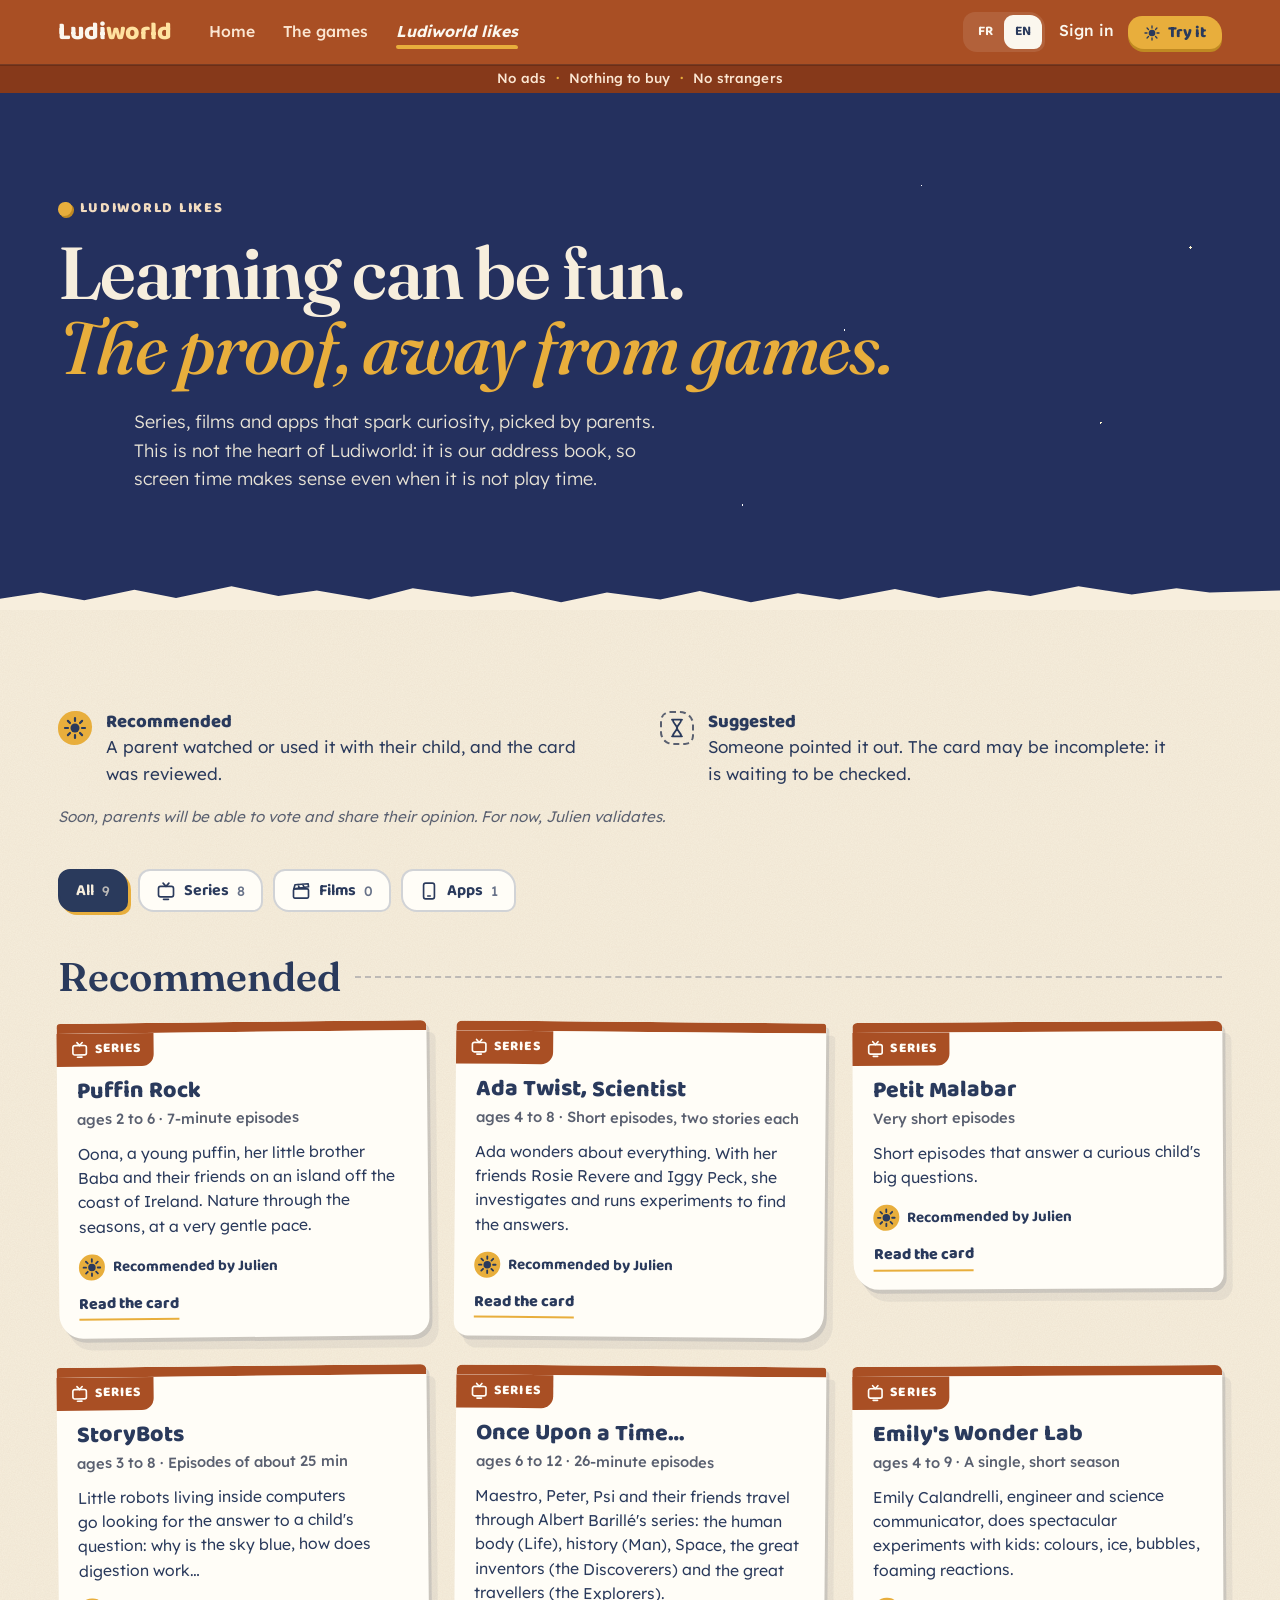
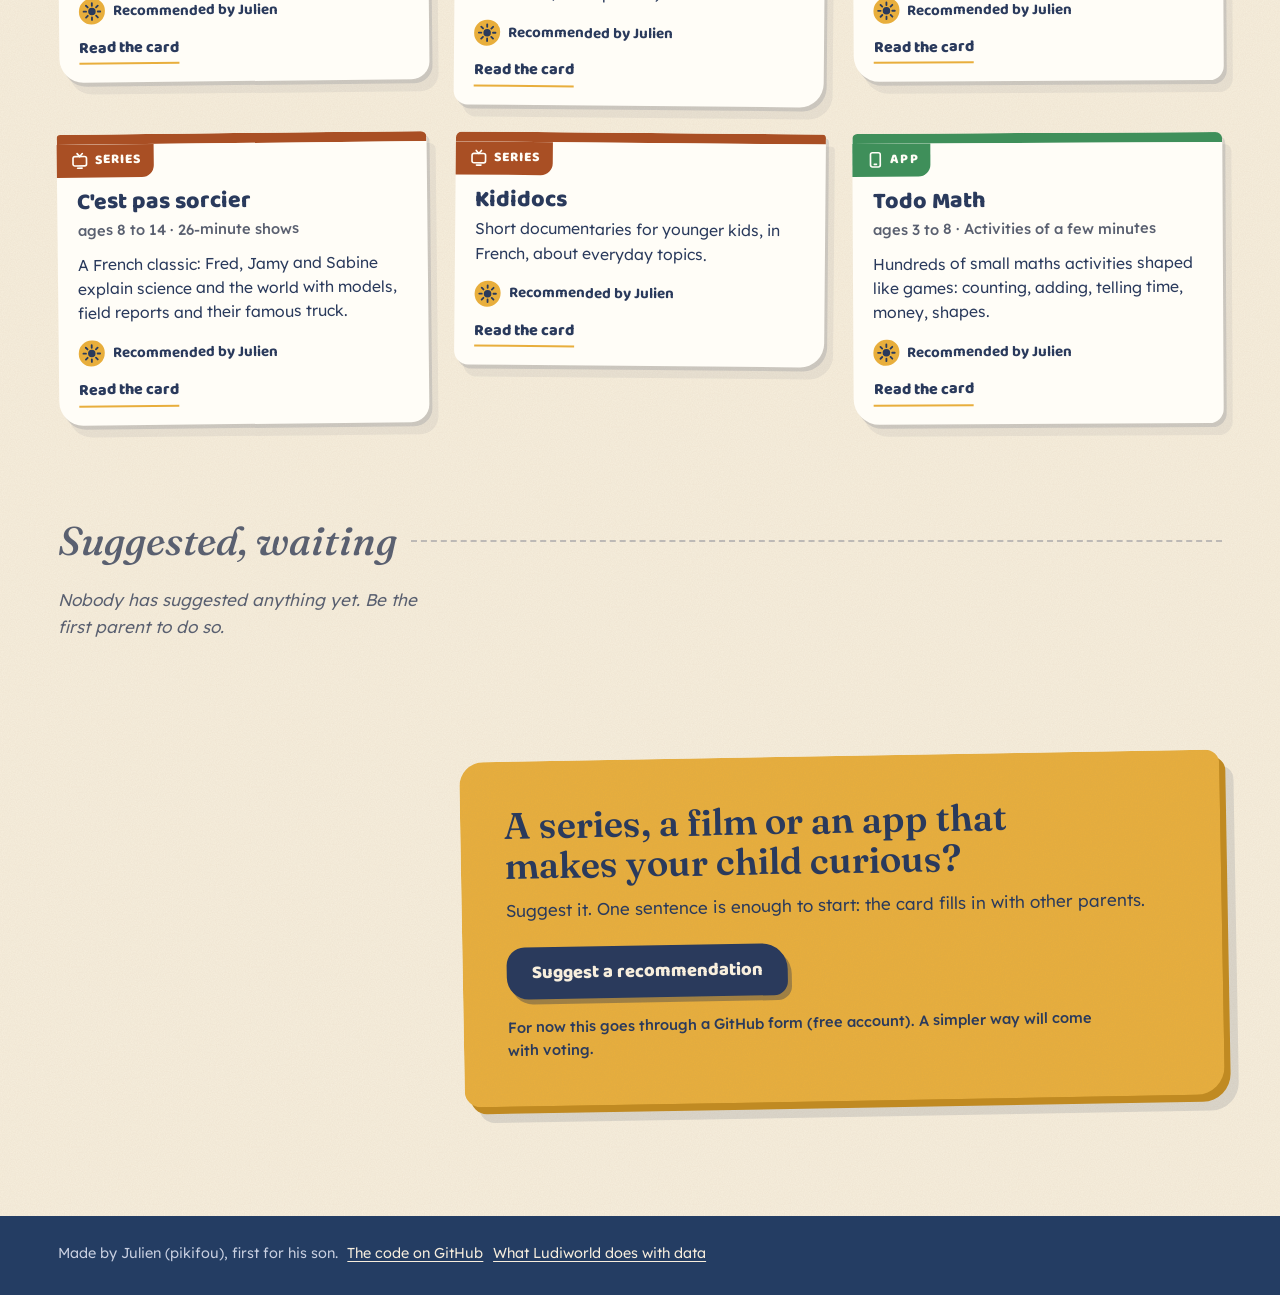
==== commit f2659fa7: "Icônes de l'appli refaites (marmotte sur l'orange de la barre) et haut d'écran orange sur les pages " ====
--- a/docs/aime-bien/index.html
+++ b/docs/aime-bien/index.html
@@ -5,9 +5,9 @@
   <meta name="viewport" content="width=device-width, initial-scale=1, viewport-fit=cover">
   <title>Ludiworld aime bien</title>
   <meta name="description" content="Des séries, des films et des applis qui rendent les enfants curieux, recommandés par des parents. Pour que le temps d'écran ait du sens.">
-  <meta name="theme-color" content="#16204a">
-  <link rel="icon" href="../icons/icon-192.png">
-  <link rel="apple-touch-icon" href="../icons/icon-180.png">
+  <meta name="theme-color" content="#a94f24">
+  <link rel="icon" href="../icons/marmotte-192.png">
+  <link rel="apple-touch-icon" href="../icons/marmotte-180.png">
   <link rel="preload" href="../fonts/fraunces.woff2" as="font" type="font/woff2" crossorigin>
   <link rel="preload" href="../fonts/lexend.woff2" as="font" type="font/woff2" crossorigin>
   <link rel="stylesheet" href="../site/barre.css">
--- a/docs/site/barre.css
+++ b/docs/site/barre.css
@@ -1,11 +1,13 @@
-/* Ludiworld : la barre du site (pages du site et carnet parent). Les polices sont chargées par la page. */
+/* Ludiworld : la barre du site (pages du site et haut du côté parent), puis la ligne des promesses. Les polices sont chargées par la page. */
+.lw-barre, .lw-promesses {
+  --lw-nuit: #a94f24; /* le canapé orange brûlé de l'image d'accueil, foncé pour que le texte se lise (tour 68) */
+  --lw-papier: #fbf7ee;
+  --lw-soleil: #e8ae3c;
+  --lw-soleil-fonce: #c08a22;
+  --lw-encre: #2a3a5c;
+  --lw-doux: #fbe6d2;
+}
 .lw-barre {
-  --lw-nuit: #16204a;
-  --lw-papier: #fbf7ee;
-  --lw-soleil: #ffc83d;
-  --lw-soleil-fonce: #e0a400;
-  --lw-encre: #1d2b4f;
-  --lw-doux: #c9d2ee;
   position: relative; z-index: 20;
   display: flex; align-items: center; gap: 10px 26px;
   min-height: 64px; padding: 8px clamp(16px, 4.5vw, 64px);
@@ -18,7 +20,7 @@
   flex: none; font-family: "Baloo 2", "Trebuchet MS", sans-serif; font-weight: 800; font-size: 1.55rem; line-height: 1;
   color: var(--lw-papier); text-decoration: none; letter-spacing: -.01em;
 }
-.lw-marque span { color: var(--lw-soleil); }
+.lw-marque span { color: #ffe2a0; }
 
 .lw-onglets { display: flex; gap: 4px; min-width: 0; }
 .lw-onglet {
@@ -34,7 +36,6 @@
   content: ""; position: absolute; left: 12px; right: 12px; bottom: 2px; height: 4px;
   background: var(--lw-soleil); border-radius: 3px 5px 2px 4px;
 }
-.lw-moi { color: var(--lw-soleil); font-weight: 700; }
 .lw-aime { font-style: italic; } /* annexe : ça se voit jusque dans la barre */
 .lw-ico { width: 16px; height: 16px; flex: none; }
 
@@ -52,22 +53,123 @@
   border-radius: 14px 18px 12px 16px; box-shadow: 0 3px 0 var(--lw-soleil-fonce);
 }
 .lw-action:hover { transform: translateY(-1px); }
+.lw-compte { white-space: nowrap; color: var(--lw-papier); font-weight: 500; font-size: .98rem; text-decoration: none; padding: 8px 2px; border-bottom: 2px solid transparent; }
+.lw-compte:hover, .lw-compte[aria-current="page"] { border-bottom-color: var(--lw-soleil); }
 .lw-barre a:focus-visible, .lw-barre button:focus-visible { outline: 3px solid var(--lw-soleil); outline-offset: 2px; }
 
-/* Téléphone et tablette en portrait : la marque et les boutons en haut, les onglets dessous, qu'on fait défiler. */
+/* Connecté : la pastille du compte. Un rond avec l'initiale et une coche (la forme, pas seulement la couleur),
+   « Connecté » écrit au-dessus du nom ; au toucher, un petit menu. */
+.lw-qui { position: relative; flex: none; }
+.lw-pastille {
+  display: inline-flex; align-items: center; gap: 9px; padding: 4px 10px 4px 4px; min-height: 44px; cursor: pointer;
+  color: var(--lw-papier); background: rgba(255, 255, 255, .1); border: 0;
+  border-radius: 24px 20px 22px 24px; font-family: "Lexend", "Segoe UI", sans-serif; text-align: left;
+}
+.lw-pastille:hover, .lw-pastille[aria-expanded="true"] { background: rgba(255, 255, 255, .18); }
+.lw-rond {
+  position: relative; flex: none; display: inline-flex; align-items: center; justify-content: center; width: 36px; height: 36px;
+  border-radius: 50%; background: var(--lw-soleil); color: var(--lw-encre);
+  font: 800 1.12rem/1 "Baloo 2", "Trebuchet MS", sans-serif; padding-top: 2px; box-sizing: border-box;
+}
+.lw-rond > .lw-ico { width: 20px; height: 20px; }
+.lw-coche {
+  position: absolute; right: -3px; bottom: -3px; display: flex; align-items: center; justify-content: center;
+  width: 17px; height: 17px; border-radius: 50%; background: var(--lw-papier); color: var(--lw-nuit); box-shadow: 0 0 0 2px var(--lw-nuit);
+}
+.lw-coche .lw-ico { width: 12px; height: 12px; }
+.lw-qui-txt { display: flex; flex-direction: column; min-width: 0; line-height: 1.1; }
+.lw-qui-etat { font-size: .72rem; font-weight: 500; color: var(--lw-doux); letter-spacing: .02em; }
+.lw-qui-nom { max-width: 11em; overflow: hidden; text-overflow: ellipsis; white-space: nowrap; font-size: .95rem; font-weight: 700; }
+.lw-chevron { display: flex; color: var(--lw-doux); transition: transform .18s ease; }
+.lw-chevron .lw-ico { width: 14px; height: 14px; }
+.lw-pastille[aria-expanded="true"] .lw-chevron { transform: rotate(180deg); }
+
+.lw-qui-menu {
+  position: absolute; right: 0; top: calc(100% + 10px); z-index: 30;
+  width: 270px; max-width: calc(100vw - 32px); box-sizing: border-box; padding: 6px;
+  background: var(--lw-papier); color: var(--lw-encre);
+  border-radius: 10px 18px 16px 18px; box-shadow: 0 14px 32px rgba(10, 16, 40, .32), 0 0 0 1px rgba(22, 32, 74, .12);
+  animation: lw-qui-ouvre .16s ease-out;
+}
+.lw-qui-menu[hidden] { display: none; }
+@keyframes lw-qui-ouvre { from { opacity: 0; transform: translateY(-6px); } }
+@media (prefers-reduced-motion: reduce) { .lw-qui-menu { animation: none; } .lw-chevron { transition: none; } }
+.lw-qui-tete {
+  margin: 0 0 4px; padding: 10px 12px 12px; display: flex; flex-direction: column; gap: 2px;
+  border-bottom: 2px dashed rgba(29, 43, 79, .16); font: 500 .8rem/1.25 "Lexend", "Segoe UI", sans-serif; color: #4a5678;
+}
+.lw-qui-tete strong { color: var(--lw-encre); font-size: .92rem; font-weight: 700; overflow: hidden; text-overflow: ellipsis; white-space: nowrap; }
+.lw-qui-menu ul { list-style: none; margin: 0; padding: 0; }
+.lw-qui-item {
+  display: flex; align-items: center; gap: 12px; width: 100%; min-height: 46px; padding: 8px 12px; box-sizing: border-box;
+  font: 600 1rem/1.15 "Lexend", "Segoe UI", sans-serif; color: var(--lw-encre); text-decoration: none; text-align: left;
+  background: none; border: 0; border-radius: 10px 14px 9px 12px; cursor: pointer;
+}
+.lw-qui-item .lw-ico { width: 20px; height: 20px; color: #4a5678; }
+.lw-qui-item:hover { background: #f1e8d3; }
+.lw-qui-item[aria-current="page"] { font-weight: 800; }
+.lw-qui-item[aria-current="page"]::after { content: ""; margin-left: auto; width: 8px; height: 8px; border-radius: 50%; background: var(--lw-soleil-fonce); }
+.lw-qui-menu .lw-sortir { margin-top: 4px; border-top: 1px solid rgba(29, 43, 79, .1); border-radius: 0 0 12px 10px; }
+.lw-qui-menu a:focus-visible, .lw-qui-menu button:focus-visible { outline: 3px solid var(--lw-nuit); outline-offset: -3px; }
+
+/* Le menu des pages du site, côté parent sur téléphone seulement (lw-replie). */
+.lw-menu {
+  display: none; align-items: center; justify-content: center; width: 44px; height: 40px; padding: 0; border: 0; cursor: pointer;
+  color: var(--lw-papier); background: rgba(255, 255, 255, .1); border-radius: 12px 16px 10px 14px;
+}
+.lw-menu .lw-ico { width: 22px; height: 22px; }
+.lw-menu[aria-expanded="true"] { background: var(--lw-papier); color: var(--lw-encre); }
+
+/* Les promesses de Ludiworld : une fine ligne attachée sous la barre, qui mène à la charte. */
+.lw-promesses {
+  position: relative; z-index: 19;
+  display: flex; flex-wrap: wrap; justify-content: center; align-items: baseline; gap: 2px 10px;
+  padding: 5px clamp(16px, 4.5vw, 64px) 6px;
+  background: #86391a; color: var(--lw-doux); text-decoration: none; text-align: center;
+  font: 500 .84rem/1.3 "Lexend", "Segoe UI", sans-serif; letter-spacing: .01em;
+  border-top: 1px solid rgba(255, 255, 255, .08);
+}
+.lw-promesses .lw-point { color: var(--lw-soleil); font-weight: 800; }
+.lw-promesses:hover span:not(.lw-point) { color: var(--lw-papier); text-decoration: underline; text-decoration-color: var(--lw-soleil); text-underline-offset: 3px; }
+.lw-promesses:focus-visible { outline: 3px solid var(--lw-soleil); outline-offset: -3px; }
+
+/* Téléphone et tablette en portrait : la marque et les boutons en haut, les onglets dessous, sur deux lignes s'il le faut
+   (jamais un onglet coupé au bord de l'écran). */
 @media (max-width: 1080px) {
-  .lw-barre { flex-wrap: wrap; padding-bottom: 0; }
-  .lw-onglets {
-    order: 3; width: calc(100% + 2 * clamp(16px, 4.5vw, 64px)); margin: 0 calc(-1 * clamp(16px, 4.5vw, 64px));
-    padding: 0 clamp(10px, 4.5vw, 58px) 4px; overflow-x: auto; scrollbar-width: none;
-  }
-  .lw-onglets::-webkit-scrollbar { display: none; }
+  .lw-barre { flex-wrap: wrap; padding-bottom: 4px; }
+  .lw-onglets { order: 3; width: 100%; flex-wrap: wrap; gap: 0 2px; margin: 0 -10px; }
+  .lw-onglet { min-height: 44px; }
 }
 @media (max-width: 480px) {
   .lw-barre { column-gap: 8px; }
+  .lw-onglet { padding: 8px 9px; font-size: .9rem; }
+  .lw-onglet[aria-current="page"]::after { left: 9px; right: 9px; }
   .lw-cote { gap: 8px; }
-  .lw-langs button { min-width: 32px; }
   .lw-action { padding: 8px 11px 7px; font-size: .9rem; }
   .lw-action .lw-ico { display: none; }
   .lw-marque { font-size: 1.35rem; }
+  .lw-compte { font-size: .84rem; }
+  .lw-langs { padding: 2px; }
+  .lw-langs button { min-width: 28px; min-height: 30px; font-size: .78rem; }
+  .lw-barre:has(.lw-compte) .lw-action { padding-inline: 8px; font-size: .84rem; }
+  .lw-barre:has(.lw-compte) .lw-cote { gap: 5px; }
+  .lw-barre:has(.lw-compte) .lw-marque { font-size: 1.15rem; }
+  .lw-barre:has(.lw-compte) .lw-compte { font-size: .78rem; }
+  .lw-barre:has(.lw-compte) .lw-langs button { min-width: 26px; }
+  /* La pastille : l'initiale seule (le nom et « Connecté » sont dans le menu) ; le menu se cale sur le bord droit de l'écran. */
+  .lw-barre:has(.lw-qui) .lw-action { padding-inline: 9px; font-size: .86rem; }
+  .lw-barre:has(.lw-qui) .lw-cote { gap: 6px; }
+  .lw-barre:has(.lw-qui) .lw-marque { font-size: 1.2rem; }
+  .lw-pastille { padding: 4px; min-height: 0; border-radius: 50%; }
+  .lw-qui-txt, .lw-chevron { display: none; }
+  .lw-rond { width: 36px; height: 36px; }
+  .lw-qui { position: static; }
+  .lw-cote { position: relative; }
+  .lw-qui-menu { top: calc(100% + 12px); }
+  .lw-promesses { gap: 0 7px; padding-block: 4px 5px; font-size: .74rem; }
 }
+@media (max-width: 700px) {
+  .lw-replie .lw-menu { display: inline-flex; }
+  .lw-replie:not(.lw-ouvert) .lw-onglets { display: none; }
+  .lw-replie:not(.lw-ouvert) { padding-bottom: 8px; }
+}
--- a/docs/site/site.css
+++ b/docs/site/site.css
@@ -8,25 +8,26 @@
 @font-face { font-family: "Lexend"; src: url("../fonts/lexend.woff2") format("woff2"); font-weight: 300 700; font-display: swap; }
 
 :root {
-  --ciel: #cbe6f7;
-  --ciel-fonce: #8fc3e6;
-  --encre: #1d2b4f;
-  --encre-douce: #4c5b7c;
-  --soleil: #ffc83d;
-  --soleil-fonce: #e0a400;
-  --papier: #fbf7ee;
-  --papier-2: #f3ecdc;
-  --corail: #f26b4f;
+  /* Les couleurs de l'image d'accueil (tour 66, décision du 24 novembre) : le canapé orange brûlé, le tapis bleu profond, le mur crème, le gilet moutarde. */
+  --ciel: #f3dcc0;
+  --ciel-fonce: #e0b98f;
+  --encre: #2a3a5c;
+  --encre-douce: #5a6070;
+  --soleil: #e8ae3c;
+  --soleil-fonce: #c08a22;
+  --papier: #f7eedd;
+  --papier-2: #efe0c4;
+  --corail: #c8622f;
   --feuille: #3f8f5a;
   --bois: #c98b4f;
-  --nuit: #16204a;
+  --nuit: #2f4d7a; /* le tapis bleu profond */
 
   --color-primary: var(--soleil);
   --color-surface: var(--papier);
   --color-text: var(--encre);
-  --nuit-2: #0f1738;
+  --nuit-2: #243d63;
   --carte: #fffdf7;
-  --corail-encre: #b8432b; /* corail assez sombre pour du texte sur papier */
+  --corail-encre: #a94f24; /* corail assez sombre pour du texte sur papier */
 
   --f-display: "Baloo 2", "Trebuchet MS", sans-serif;
   --f-edito: "Fraunces", Georgia, serif;
@@ -92,24 +93,24 @@
 }
 
 /* ---------- 1. Ouverture ---------- */
-.hero { position: relative; background: var(--nuit); color: var(--papier); isolation: isolate; }
+.hero { position: relative; background: var(--papier); color: var(--encre); isolation: isolate; }
 .hero-pic { position: relative; height: 58svh; min-height: 330px; max-height: 560px; overflow: hidden; }
 .hero-img {
-  width: 100%; height: 100%; object-fit: cover; object-position: 74% 45%;
+  width: 100%; height: 100%; object-fit: cover; object-position: 88% 45%; /* téléphone : la planète, l'enfant et la mère */
   animation: hero-in 1.8s cubic-bezier(.2, .7, .2, 1) both;
 }
 .hero-pic::after {
   content: ""; position: absolute; inset: auto 0 0 0; height: 45%;
-  background: linear-gradient(180deg, rgba(22, 32, 74, 0), var(--nuit));
+  background: linear-gradient(180deg, rgba(247, 238, 221, 0), var(--papier));
 }
 .hero-copy { position: relative; z-index: 2; padding: 0 var(--gutter) 56px; margin-top: -86px; }
 
 .arc { --r: 78px; position: relative; width: calc(var(--r) * 2 + 40px); height: calc(var(--r) + 40px); overflow: hidden; margin-left: -14px; }
 .arc-path {
   position: absolute; left: 20px; bottom: 0; width: calc(var(--r) * 2); height: var(--r);
-  border: 2px dashed rgba(255, 200, 61, .55); border-bottom: 0; border-radius: var(--r) var(--r) 0 0;
-}
-.horizon { position: absolute; left: 0; right: 0; bottom: 0; height: 3px; background: var(--papier); opacity: .7; border-radius: 2px; }
+  border: 2px dashed rgba(169, 79, 36, .55); border-bottom: 0; border-radius: var(--r) var(--r) 0 0;
+}
+.horizon { position: absolute; left: 0; right: 0; bottom: 0; height: 3px; background: var(--encre); opacity: .7; border-radius: 2px; }
 .pivot {
   position: absolute; left: calc(20px + var(--r)); bottom: 0; width: 0; height: 0;
   transform: rotate(58deg);
@@ -129,14 +130,15 @@
 }
 .hero-title span { display: block; animation: rise .9s cubic-bezier(.2, .7, .2, 1) both; }
 .hero-title .l1 { animation-delay: .9s; }
-.hero-title .l2 { animation-delay: 1.15s; font-style: italic; color: var(--soleil); font-weight: 600; }
-.lede { font-size: 1.12rem; font-weight: 300; max-width: 30em; margin-top: 18px; color: #e8e3d6; animation: rise .9s cubic-bezier(.2, .7, .2, 1) 1.5s both; }
+.hero-title .l2 { animation-delay: 1.15s; font-style: italic; color: var(--corail-encre); font-weight: 600; }
+.lede { font-size: 1.12rem; font-weight: 300; max-width: 30em; margin-top: 18px; color: var(--encre-douce); animation: rise .9s cubic-bezier(.2, .7, .2, 1) 1.5s both; }
 .ctas { display: flex; flex-wrap: wrap; align-items: center; gap: 14px 26px; margin-top: 26px; animation: rise .9s cubic-bezier(.2, .7, .2, 1) 1.7s both; }
 .btn-ghost {
   font-family: var(--f-display); font-weight: 700; font-size: 1.08rem; color: var(--papier);
   text-decoration: none; border-bottom: 2px dashed rgba(251, 247, 238, .6); padding: 4px 0;
 }
 .btn-ghost:hover { border-bottom-style: solid; }
+.hero .btn-ghost { color: var(--encre); border-bottom-color: rgba(42, 58, 92, .5); }
 
 @keyframes hero-in { from { opacity: 0; transform: scale(1.06); filter: brightness(.5); } to { opacity: 1; transform: none; filter: none; } }
 @keyframes sun-arc { from { transform: rotate(-4deg); } to { transform: rotate(58deg); } }
@@ -150,8 +152,7 @@
   .hero-pic::after {
     inset: 0; height: auto;
     background:
-      linear-gradient(90deg, rgba(22, 32, 74, .94) 0%, rgba(22, 32, 74, .82) 30%, rgba(22, 32, 74, .25) 52%, rgba(22, 32, 74, 0) 62%),
-      linear-gradient(0deg, rgba(22, 32, 74, .6), rgba(22, 32, 74, 0) 25%);
+      linear-gradient(90deg, rgba(247, 238, 221, .93) 0%, rgba(247, 238, 221, .73) 30%, rgba(247, 238, 221, 0) 50%);
   }
   .hero-copy { margin: 0; padding: 64px var(--gutter) 90px; width: min(46%, 640px); }
   .arc { --r: 110px; }
@@ -160,8 +161,9 @@
 }
 @media (min-width: 760px) and (max-width: 1039px) {
   .hero-copy { width: 58%; }
+  .hero-img { object-position: 86% 50%; }
   .hero-pic::after {
-    background: linear-gradient(90deg, rgba(22, 32, 74, .95) 0%, rgba(22, 32, 74, .85) 45%, rgba(22, 32, 74, .2) 70%, rgba(22, 32, 74, 0) 80%);
+    background: linear-gradient(90deg, rgba(247, 238, 221, .95) 0%, rgba(247, 238, 221, .85) 45%, rgba(247, 238, 221, .2) 70%, rgba(247, 238, 221, 0) 80%);
   }
 }
 
@@ -213,7 +215,7 @@
 /* ---------- 3. Une journée ---------- */
 .journee {
   --bg: var(--ciel);
-  background: linear-gradient(180deg, var(--ciel) 0%, #dcecf2 22%, #fff0c4 52%, #fcd6a6 76%, #f4b292 100%);
+  background: linear-gradient(180deg, var(--papier) 0%, var(--ciel) 45%, var(--papier-2) 100%);
   overflow-x: clip;
 }
 .cloud { position: absolute; pointer-events: none; opacity: .95; }
@@ -258,6 +260,8 @@
   box-shadow: 2px 2px 0 var(--ciel-fonce);
 }
 .chips li::before { content: "✓ "; color: var(--encre); }
+.chips.onglets li { background: var(--carte); box-shadow: inset 0 0 0 2px var(--encre), 2px 2px 0 var(--encre); border-radius: 9px 9px 3px 3px; }
+.chips.onglets li::before { content: none; }
 .ends { margin: 0 0 14px; display: grid; gap: 10px; }
 .ends > div { padding: 10px 12px; border-radius: 12px 18px 10px 16px; }
 .end-soft { background: #fff2cc; }
@@ -303,52 +307,13 @@
 .jeux { --bg: var(--papier-2); background-image: var(--grain); }
 .jeux-grid { display: grid; gap: 36px; max-width: 1240px; margin: 0 auto; }
 .jeux-head p { max-width: 26em; margin-top: 16px; }
-.legend { list-style: none; margin: 22px 0 0; padding: 0; display: grid; gap: 8px; }
-.goal { display: flex; align-items: center; gap: 8px; font-family: var(--f-display); font-weight: 700; font-size: 1rem; line-height: 1.2; }
-.goal svg { flex: none; width: 22px; height: 22px; fill: none; stroke: currentColor; stroke-width: 2.2; stroke-linejoin: round; }
-.goal svg .fill { fill: currentColor; stroke: none; }
-.goal-core { color: var(--feuille); }
-.goal-core svg { stroke: var(--feuille); }
-.goal-side { color: #8a5a22; }
-.goal-none { color: var(--encre-douce); }
-.legend .goal { color: var(--encre); }
-
 .jeux-list { display: grid; gap: 28px; }
 .jeux-wait { font-style: italic; color: var(--encre-douce); }
-.jeu {
-  position: relative; background: var(--carte); padding: 20px 20px 18px;
-  box-shadow: var(--shadow-paper); border-top: 10px solid var(--jc, var(--encre));
-}
-.jeu:nth-child(4n+1) { border-radius: 6px 10px 18px 26px; transform: rotate(-.7deg); }
-.jeu:nth-child(4n+2) { border-radius: 10px 6px 26px 16px; transform: rotate(.5deg); }
-.jeu:nth-child(4n+3) { border-radius: 8px 12px 14px 28px; transform: rotate(.8deg); }
-.jeu:nth-child(4n+4) { border-radius: 12px 6px 24px 18px; transform: rotate(-.4deg); }
-.jeu-top { display: flex; gap: 14px; align-items: center; margin-bottom: 12px; }
-.jeu-ico {
-  flex: none; width: 64px; height: 64px; background: var(--jc, var(--encre));
-  border-radius: 16px 20px 13px 18px; overflow: hidden; display: grid; place-items: center;
-  font: 800 1.8rem/1 var(--f-display); color: var(--papier);
-  box-shadow: 2px 3px 0 rgba(29, 43, 79, .2);
-}
-.jeu-ico img { width: 100%; height: 100%; object-fit: cover; }
-.jeu h3 { font-family: var(--f-display); font-weight: 800; font-size: 1.4rem; line-height: 1.1; }
-.jeu .goal { margin-top: 4px; font-size: .95rem; }
-.jeu-pitch { font-size: .98rem; margin-bottom: 14px; }
-.facts { display: grid; grid-template-columns: repeat(3, auto); justify-content: start; gap: 4px 18px; margin: 0 0 14px; }
-.facts div { min-width: 0; }
-.facts dt { font-family: var(--f-display); font-weight: 700; font-size: .8rem; letter-spacing: .08em; text-transform: uppercase; color: var(--encre-douce); }
-.facts dd { margin: 0; font-weight: 500; font-size: .98rem; }
-.tags { list-style: none; margin: 0; padding: 0; display: flex; flex-wrap: wrap; gap: 6px; }
-.tags li {
-  font-family: var(--f-display); font-weight: 700; font-size: .9rem; line-height: 1.2;
-  padding: 4px 10px 3px; background: var(--papier-2); border-radius: 8px 12px 7px 11px;
-  border: 1.5px solid rgba(29, 43, 79, .18);
-}
 .jeux-more { max-width: 1240px; margin: 48px auto 0; text-align: right; }
 
 @media (min-width: 700px) {
-  .jeux-list { grid-template-columns: repeat(2, 1fr); gap: 32px 28px; }
-  .jeu:nth-child(2n) { margin-top: 36px; }
+  .jeux-list { grid-template-columns: repeat(2, minmax(0, 1fr)); gap: 32px 28px; align-items: start; }
+  .jeux-list > .cat-mini:nth-child(2n) { margin-top: 36px; }
 }
 @media (min-width: 1040px) {
   .jeux-grid { grid-template-columns: 4fr 8fr; gap: 56px; align-items: start; }
@@ -361,6 +326,7 @@
 .ch-grid { display: grid; gap: 36px; max-width: 1240px; margin: 0 auto; }
 .ch-head h2 { max-width: 11em; }
 .ch-head p { margin-top: 16px; max-width: 24em; color: #dfe4ef; }
+.ch-head .ch-gratuit { display: inline-block; margin-top: 22px; padding: 6px 14px 7px; border: 2px solid var(--soleil); border-radius: 6px 14px 8px 12px; color: var(--soleil); font-family: var(--f-display); font-weight: 700; font-size: 1.15rem; }
 .promises { list-style: none; margin: 0; padding: 0; display: grid; gap: 4px 30px; }
 .promises li {
   display: flex; gap: 14px; align-items: center; padding: 12px 0;
@@ -370,15 +336,9 @@
 .promises svg { flex: none; width: 28px; height: 28px; fill: none; stroke: var(--soleil); stroke-width: 2.4; stroke-linecap: round; stroke-linejoin: round; }
 .promises .yes { color: var(--soleil); }
 .promises .yes svg { stroke: var(--encre); background: var(--soleil); border-radius: 9px 12px 8px 11px; padding: 3px; }
-.donnees {
-  display: flex; gap: 18px; align-items: flex-start;
-  background: var(--soleil); color: var(--encre); padding: 24px 24px 18px;
-  border-radius: var(--r-paper); transform: rotate(-.8deg);
-  box-shadow: 5px 6px 0 var(--soleil-fonce), 10px 12px 0 rgba(0, 0, 0, .2);
-}
-.donnees svg { flex: none; width: 46px; height: 46px; fill: none; stroke: var(--encre); stroke-width: 2.6; stroke-linecap: round; stroke-linejoin: round; }
-.donnees-title { font-family: var(--f-edito); font-weight: 650; font-size: clamp(1.4rem, 3vw, 2rem); line-height: 1.1; margin-bottom: .4em; }
-.donnees p:last-child { margin: 0; }
+/* Les données : une ligne sobre sous les promesses, pas un encart (Julien, 2026-11-18 : « faut pas s'enflammer »). */
+.donnees { margin: 4px 0 0; font-size: .95rem; line-height: 1.45; color: rgba(251, 247, 238, .72); }
+.donnees p { margin: 0; }
 @media (min-width: 760px) {
   .promises { grid-template-columns: 1fr 1fr; }
   .promises .yes { grid-column: 1 / -1; }
@@ -386,7 +346,7 @@
 @media (min-width: 1040px) {
   .ch-grid { grid-template-columns: 5fr 7fr; column-gap: 64px; row-gap: 56px; }
   .ch-head { grid-row: 1 / 3; }
-  .donnees { grid-column: 2; margin-left: -120px; }
+  .donnees { grid-column: 2; }
 }
 
 /* ---------- 6. À regarder aussi ---------- */
@@ -505,9 +465,6 @@
   font-size: 1.12rem; font-weight: 300; color: #e8e3d6; max-width: 34em; margin-top: 22px; margin-bottom: 0;
   padding-left: clamp(0px, 6vw, 90px); animation: rise .9s cubic-bezier(.2, .7, .2, 1) .35s both;
 }
-.legend-clair { list-style: none; padding: 0; margin-top: 30px; display: flex; flex-wrap: wrap; gap: 10px 26px; }
-.legend-clair .goal { color: var(--papier); }
-.legend-clair .goal svg { stroke: var(--papier); }
 
 .page-corps {
   position: relative; background: var(--papier); background-image: var(--grain);
@@ -530,38 +487,6 @@
 .relais .btn { margin-top: 6px; }
 .relais .btn-sun { background: var(--encre); color: var(--papier); box-shadow: 4px 5px 0 rgba(29, 43, 79, .35); }
 .relais-note { margin: 16px 0 0; font-size: .92rem; font-weight: 500; }
-
-/* ---------- Les jeux : les fiches complètes ---------- */
-.fiches { display: grid; gap: clamp(40px, 6vw, 72px); }
-.fiche {
-  position: relative; background: var(--carte); padding: clamp(22px, 3.5vw, 40px);
-  box-shadow: var(--shadow-paper); border-left: 12px solid var(--jc, var(--encre));
-  scroll-margin-top: 24px;
-}
-.fiche:nth-child(odd) { border-radius: 6px 22px 14px 26px; margin-right: clamp(0px, 6vw, 90px); }
-.fiche:nth-child(even) { border-radius: 8px 14px 26px 18px; margin-left: clamp(0px, 6vw, 90px); }
-.fiche-tete { display: flex; gap: 18px; align-items: center; margin-bottom: 16px; }
-.fiche-tete .jeu-ico { width: 92px; height: 92px; border-radius: 22px 28px 18px 24px; }
-.fiche-tete h2 { font-family: var(--f-display); font-weight: 800; font-size: clamp(1.7rem, 3.4vw, 2.4rem); line-height: 1.05; }
-.fiche-auteur { margin: 2px 0 4px; color: var(--encre-douce); font-size: .95rem; }
-.fiche-pitch { font-family: var(--f-edito); font-weight: 500; font-size: clamp(1.15rem, 2vw, 1.4rem); line-height: 1.35; max-width: 40em; }
-.fiche .facts { grid-template-columns: repeat(auto-fill, minmax(130px, 1fr)); gap: 10px 22px; padding: 14px 0; border-block: 1px dashed rgba(29, 43, 79, .22); margin-bottom: 22px; }
-.fiche-corps { display: grid; gap: 22px 36px; }
-.fiche-corps h3 { font-family: var(--f-display); font-weight: 800; font-size: 1.15rem; margin-bottom: 8px; }
-.fiche-corps .tags { margin-bottom: 10px; }
-.fiche-corps p { font-size: .98rem; }
-.fiche-promesses ul { list-style: none; margin: 0 0 10px; padding: 0; display: grid; gap: 4px; }
-.fiche-promesses li { display: flex; gap: 8px; align-items: flex-start; font-size: .95rem; }
-.fiche-promesses svg { flex: none; width: 20px; height: 20px; margin-top: 2px; fill: none; stroke: var(--feuille); stroke-width: 3; stroke-linecap: round; stroke-linejoin: round; }
-.fiche-tiers { font-size: .9rem; color: var(--encre-douce); }
-.fiche-pied { margin-top: 24px; padding-top: 18px; border-top: 1px dashed rgba(29, 43, 79, .22); }
-.fiche-brouillon { display: inline-block; background: #fff2cc; padding: 4px 12px; border-radius: 8px 12px 7px 11px; font-size: .92rem; font-weight: 500; }
-.fiche-liens { display: flex; flex-wrap: wrap; align-items: center; gap: 14px 24px; margin: 4px 0 8px; }
-.fiche-liens .btn { min-height: 46px; font-size: 1.02rem; }
-.fiche-note { font-size: .88rem; color: var(--encre-douce); margin: 0; }
-@media (min-width: 960px) {
-  .fiche-corps { grid-template-columns: 5fr 4fr 4fr; }
-}
 
 /* ---------- Créer un jeu ---------- */
 .page-tete > .tete-mascotte {
